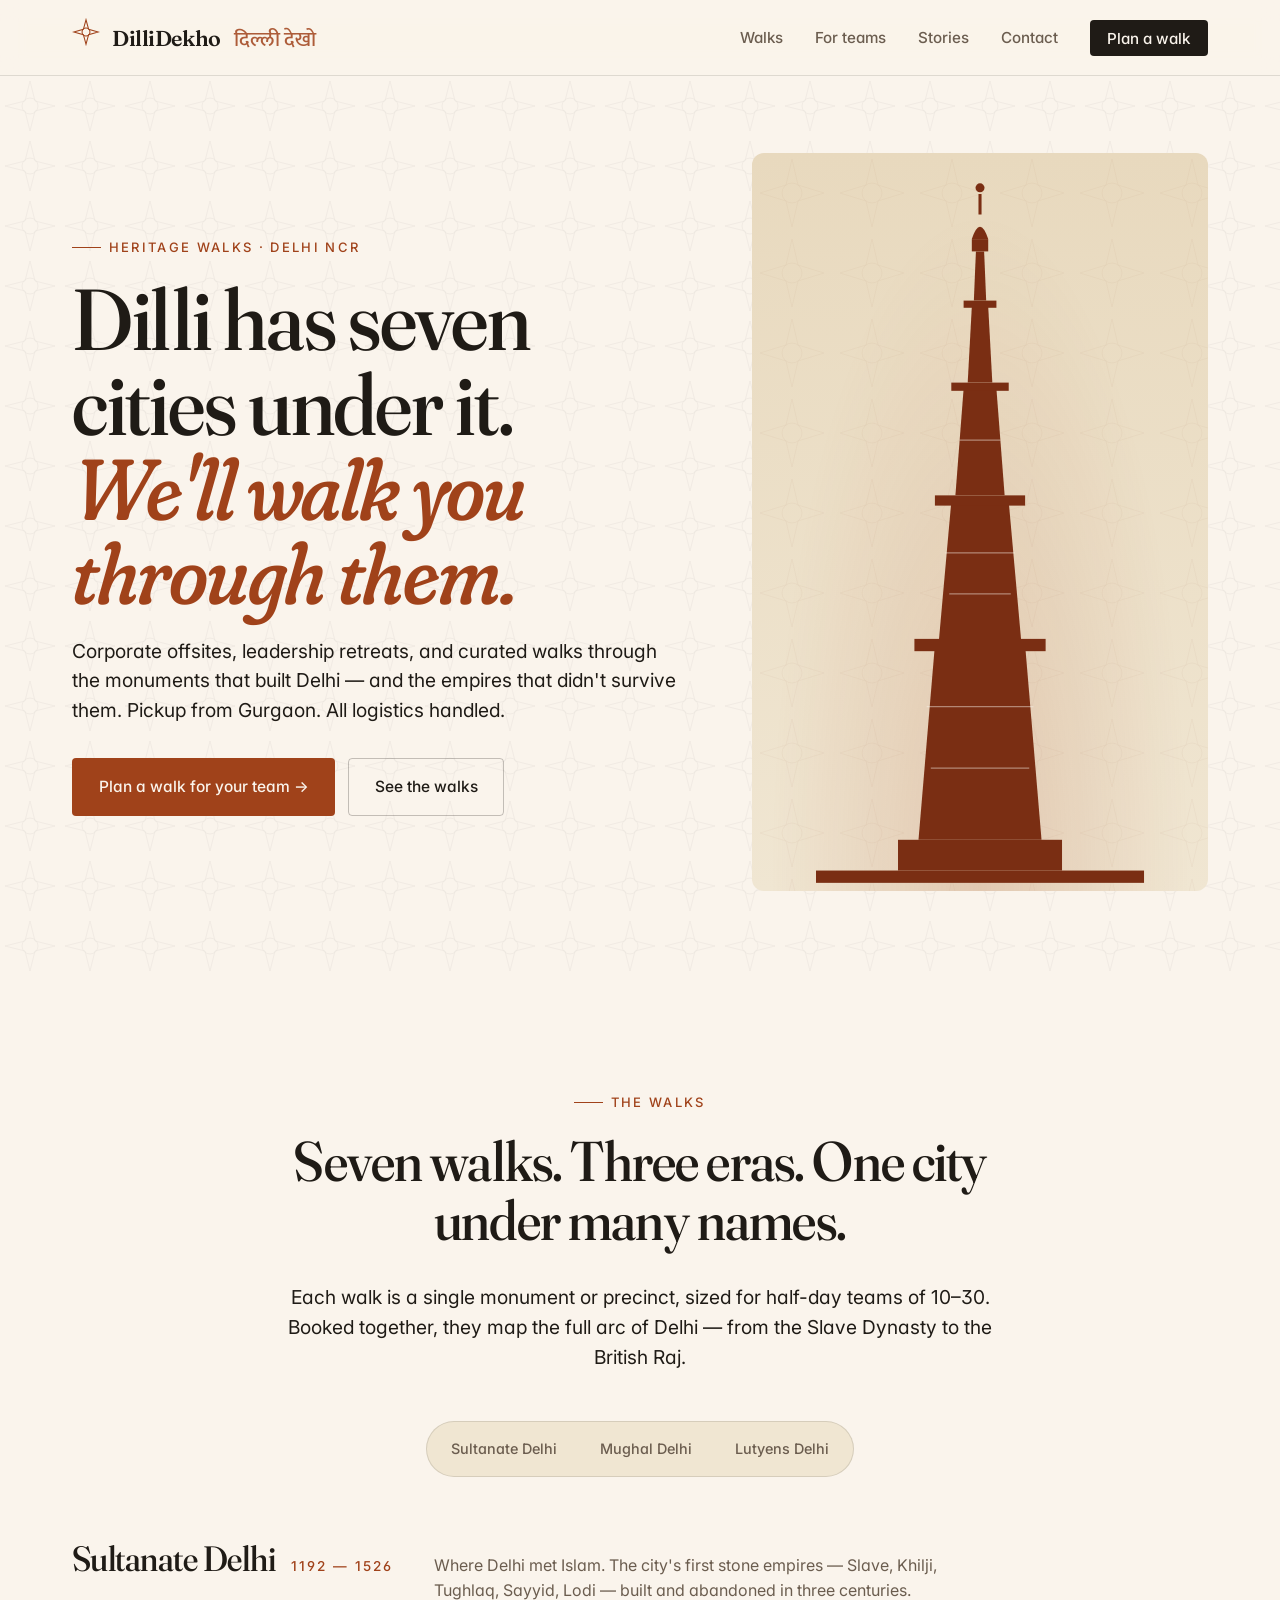
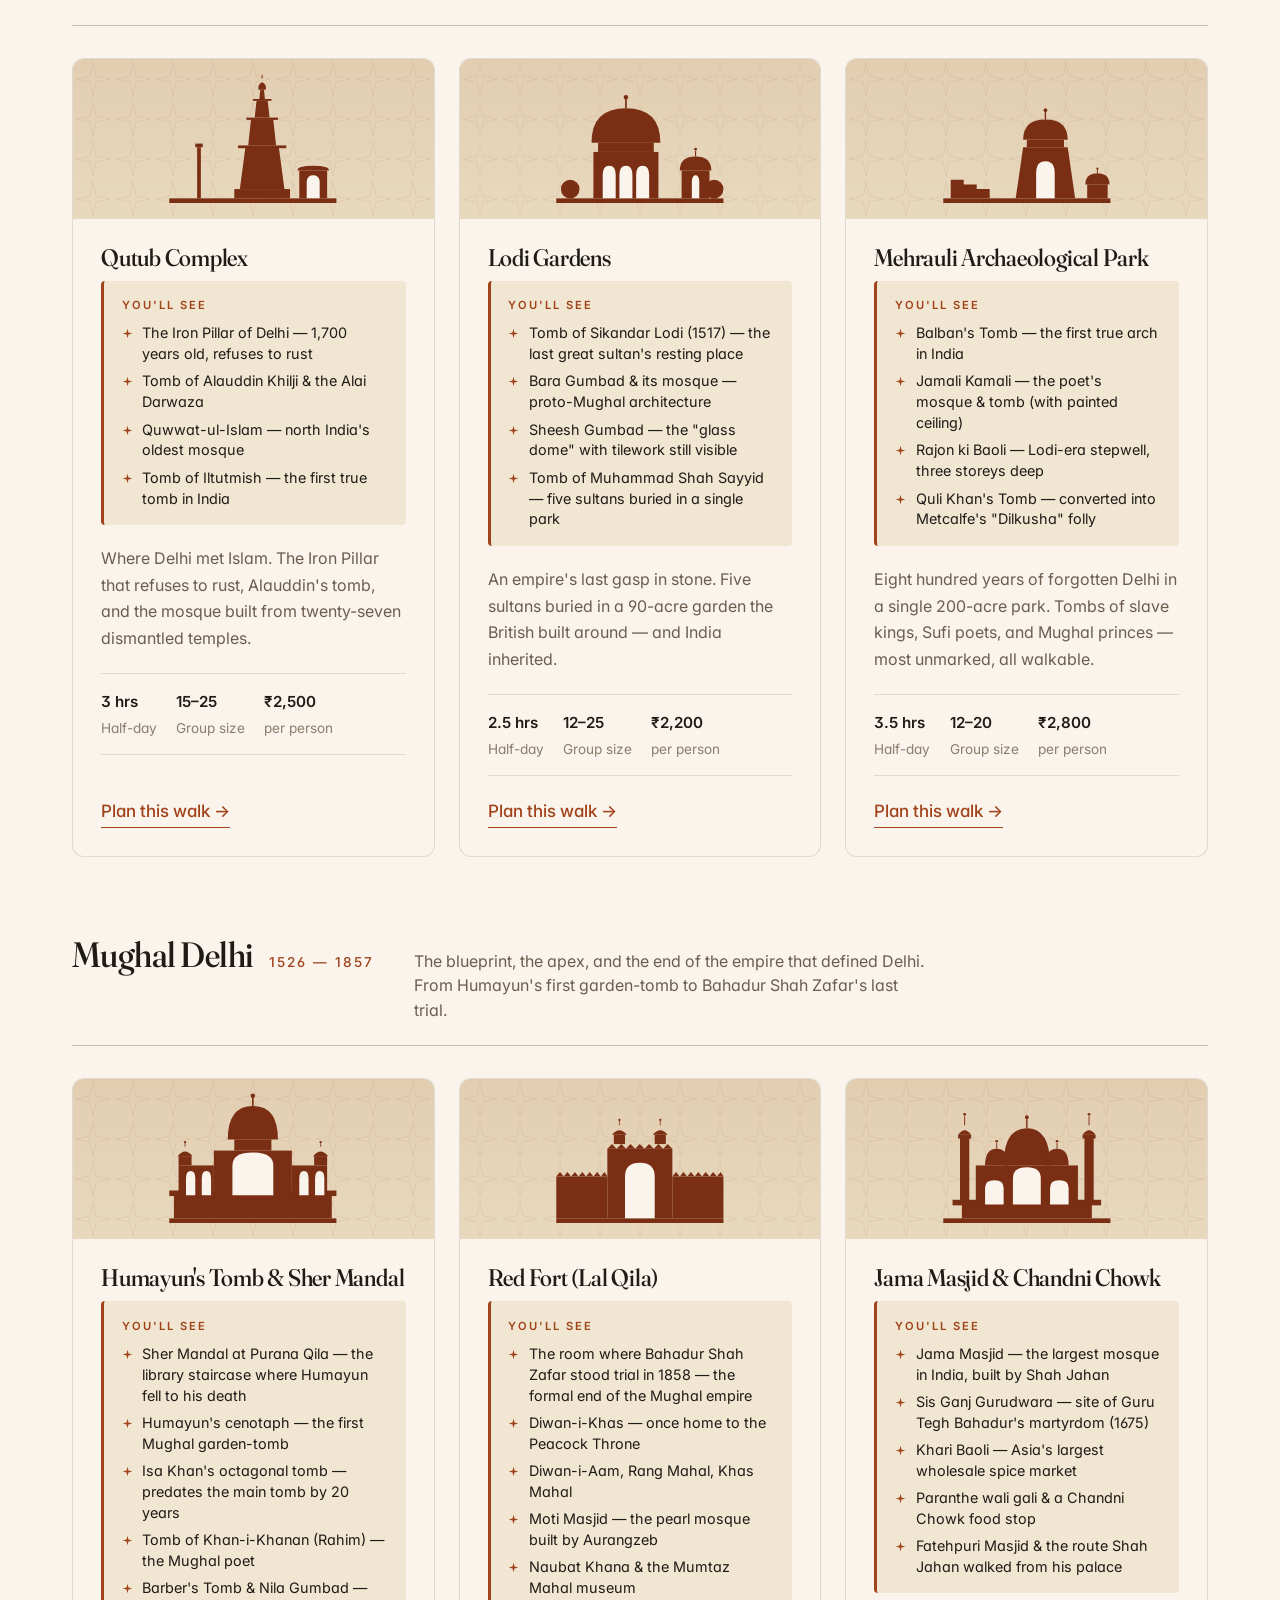
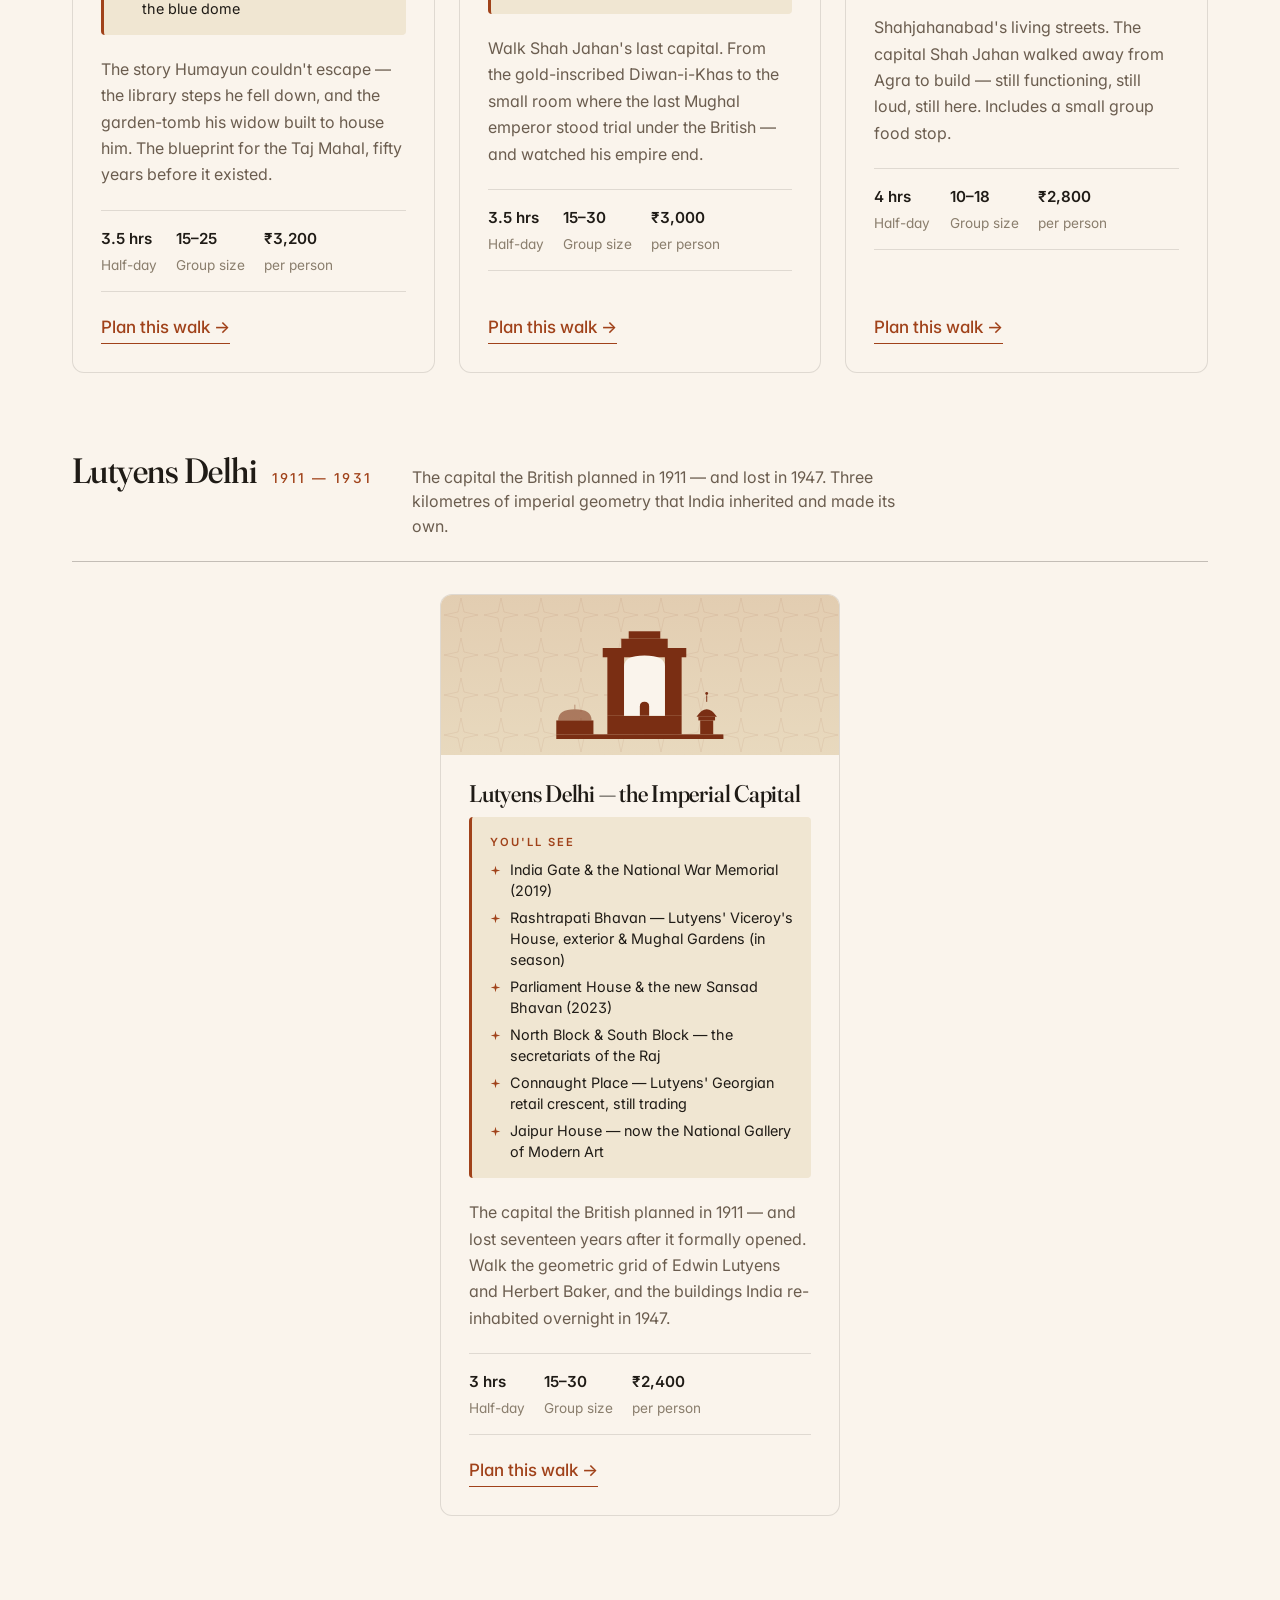
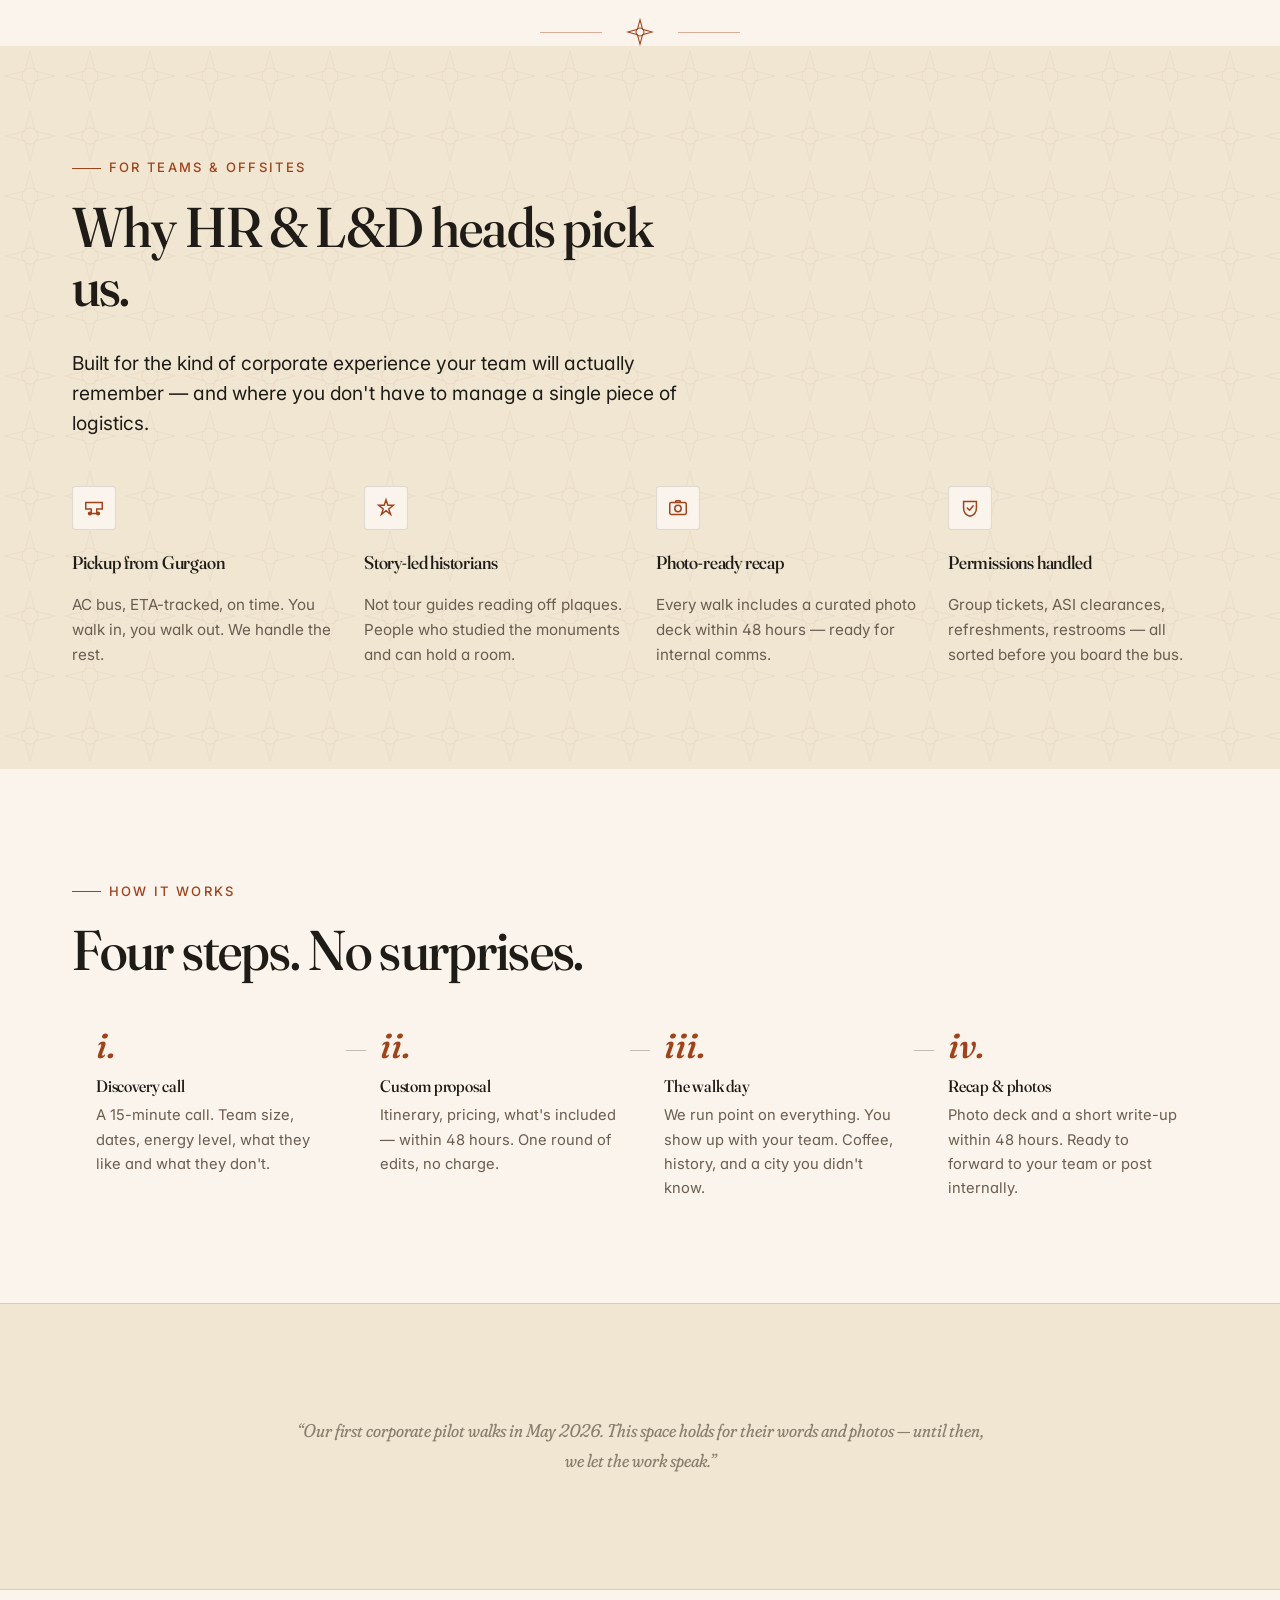
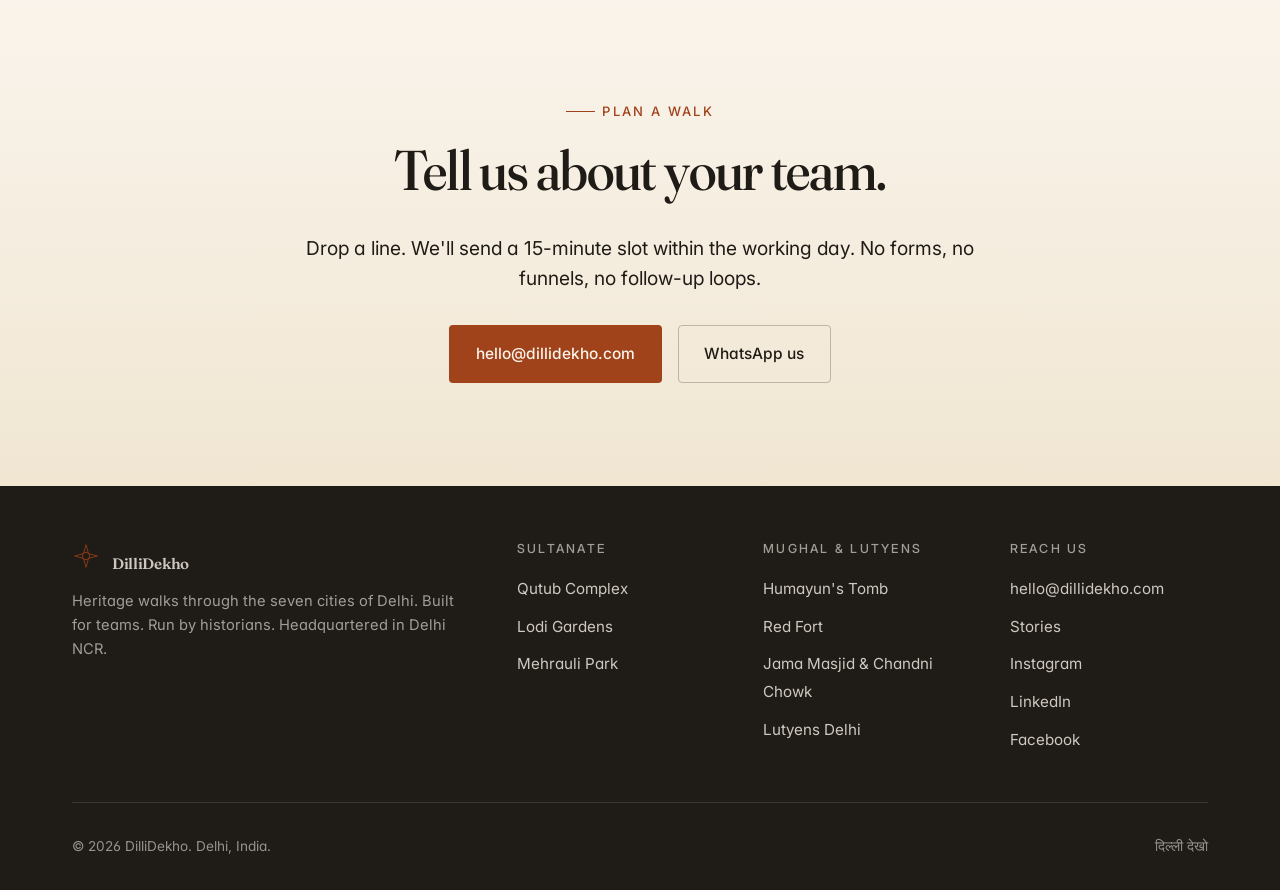
==== dillidekho/index.html @ ddb3937b "Add DilliDekho website v1 — heritage walks for Delhi NCR Static HTML/CSS/JS site for the DilliDekho " ====
<!doctype html>
<html lang="en">
<head>
<meta charset="utf-8">
<meta name="viewport" content="width=device-width, initial-scale=1">
<title>DilliDekho — Heritage walks through the seven cities of Delhi</title>
<meta name="description" content="Curated heritage walks through Delhi's monuments for Gurgaon corporate offsites, leadership retreats, and travellers. Sultanate Delhi, Mughal Delhi, Lutyens Delhi — seven walks across three eras.">
<meta property="og:title" content="DilliDekho — Heritage walks for Delhi & Gurgaon corporates">
<meta property="og:description" content="Walk the seven cities of Delhi. Designed for teams. Built by historians.">
<meta property="og:type" content="website">
<link rel="preconnect" href="https://fonts.googleapis.com">
<link rel="preconnect" href="https://fonts.gstatic.com" crossorigin>
<link rel="stylesheet" href="https://fonts.googleapis.com/css2?family=Fraunces:ital,opsz,wght,SOFT,WONK@0,9..144,400..700,30..100,0..1;1,9..144,400..700,30..100,0..1&family=Inter:wght@400;500;600&family=Mukta:wght@500;600&display=swap">
<link rel="stylesheet" href="styles/main.css">
</head>
<body>

<!-- ============ NAV ============ -->
<header class="nav">
  <div class="nav-inner">
    <a href="/" class="brand">
      <span class="brand-mark" aria-hidden="true">
        <svg viewBox="0 0 32 32" width="28" height="28" fill="none" stroke="currentColor" stroke-width="1.2">
          <path d="M16 2 L19 13 L30 16 L19 19 L16 30 L13 19 L2 16 L13 13 Z"/>
          <circle cx="16" cy="16" r="4.5"/>
        </svg>
      </span>
      DilliDekho<span class="brand-devnagari">दिल्ली देखो</span>
    </a>

    <button class="nav-toggle" aria-label="Open menu" aria-expanded="false">
      <svg width="22" height="22" viewBox="0 0 22 22" fill="none" stroke="currentColor" stroke-width="1.5">
        <line x1="3" y1="6"  x2="19" y2="6"/>
        <line x1="3" y1="11" x2="19" y2="11"/>
        <line x1="3" y1="16" x2="19" y2="16"/>
      </svg>
    </button>

    <ul class="nav-links">
      <li><a href="#walks">Walks</a></li>
      <li><a href="#why">For teams</a></li>
      <li><a href="blog.html">Stories</a></li>
      <li><a href="#contact">Contact</a></li>
      <li><a class="nav-cta" href="#contact">Plan a walk</a></li>
    </ul>
  </div>
</header>

<!-- ============ HERO ============ -->
<section class="hero bg-jali">
  <div class="container">
    <div class="hero-grid">
      <div class="hero-copy">
        <span class="eyebrow">Heritage walks · Delhi NCR</span>
        <h1>
          Dilli has seven cities under it.
          <span class="italic">We'll walk you through them.</span>
        </h1>
        <p class="lede">
          Corporate offsites, leadership retreats, and curated walks through the monuments that built Delhi — and the empires that didn't survive them. Pickup from Gurgaon. All logistics handled.
        </p>
        <div class="hero-ctas">
          <a class="btn btn-primary" href="#contact">Plan a walk for your team →</a>
          <a class="btn btn-ghost" href="#walks">See the walks</a>
        </div>
      </div>

      <div class="hero-art">
        <div class="hero-art-bg"></div>
        <!-- Qutub Minar silhouette — the most recognisable mark of Delhi -->
        <svg class="hero-art-skyline" viewBox="0 0 200 360" fill="none" xmlns="http://www.w3.org/2000/svg" aria-hidden="true">
          <g fill="#7A2E13">
            <rect x="20" y="350" width="160" height="6"/>
            <rect x="60" y="335" width="80" height="15"/>
            <path d="M 70 335 L 78 240 L 122 240 L 130 335 Z"/>
            <rect x="68" y="237" width="64" height="6"/>
            <path d="M 80 237 L 86 170 L 114 170 L 120 237 Z"/>
            <rect x="78" y="167" width="44" height="5"/>
            <path d="M 88 167 L 92 115 L 108 115 L 112 167 Z"/>
            <rect x="86" y="112" width="28" height="4"/>
            <path d="M 94 112 L 96 75 L 104 75 L 106 112 Z"/>
            <rect x="92" y="72" width="16" height="3.5"/>
            <path d="M 97 72 L 98 48 L 102 48 L 103 72 Z"/>
            <path d="M 96 48 L 96 42 L 104 42 L 104 48 Z"/>
            <path d="M 96 42 Q 100 30 104 42 Z"/>
            <line x1="100" y1="30" x2="100" y2="20" stroke="#7A2E13" stroke-width="1.5"/>
            <circle cx="100" cy="17" r="2.2"/>
          </g>
          <g stroke="#FAF4EC" stroke-width="0.6" opacity="0.45">
            <line x1="74" y1="270" x2="126" y2="270"/>
            <line x1="76" y1="300" x2="124" y2="300"/>
            <line x1="83" y1="195" x2="117" y2="195"/>
            <line x1="85" y1="215" x2="115" y2="215"/>
            <line x1="90" y1="140" x2="110" y2="140"/>
          </g>
        </svg>
      </div>
    </div>
  </div>
</section>

<!-- ============ WALKS ============ -->
<section id="walks">
  <div class="container">

    <div style="text-align: center; max-width: 720px; margin: 0 auto 0;">
      <span class="eyebrow" style="justify-content:center;">The walks</span>
      <h2 class="display-2">Seven walks. Three eras. One city under many names.</h2>
      <p class="lede" style="margin: 1rem auto 0; text-align: center;">
        Each walk is a single monument or precinct, sized for half-day teams of 10–30. Booked together, they map the full arc of Delhi — from the Slave Dynasty to the British Raj.
      </p>
    </div>

    <!-- Era anchor nav -->
    <nav class="era-nav" aria-label="Jump to era">
      <a href="#sultanate">Sultanate Delhi</a>
      <a href="#mughal">Mughal Delhi</a>
      <a href="#lutyens">Lutyens Delhi</a>
    </nav>

    <!-- ============ ERA 1: SULTANATE ============ -->
    <div class="era-block" id="sultanate">
      <header class="era-heading">
        <div>
          <h3>Sultanate Delhi</h3>
          <span class="era-dates">1192 — 1526</span>
        </div>
        <p class="era-desc">Where Delhi met Islam. The city's first stone empires — Slave, Khilji, Tughlaq, Sayyid, Lodi — built and abandoned in three centuries.</p>
      </header>

      <div class="walks-grid">

        <!-- Walk 1: Qutub Complex -->
        <article class="walk-card">
          <div class="walk-card-art">
            <!-- Qutub Minar alone (cleaner standalone) -->
            <svg viewBox="0 0 200 140" fill="#7A2E13" xmlns="http://www.w3.org/2000/svg" aria-hidden="true">
              <rect x="10" y="135" width="180" height="5"/>
              <!-- Iron Pillar suggestion (left) -->
              <rect x="40" y="80" width="4" height="55"/>
              <rect x="38" y="76" width="8" height="4"/>
              <!-- Qutub Minar (central, dominant) -->
              <rect x="80" y="125" width="60" height="10"/>
              <path d="M 86 125 L 92 80 L 128 80 L 134 125 Z"/>
              <rect x="84" y="78" width="52" height="3"/>
              <path d="M 95 78 L 98 50 L 122 50 L 125 78 Z"/>
              <rect x="93" y="48" width="34" height="2.5"/>
              <path d="M 102 48 L 104 30 L 116 30 L 118 48 Z"/>
              <rect x="100" y="28" width="20" height="2"/>
              <path d="M 107 28 L 108 18 L 112 18 L 113 28 Z"/>
              <path d="M 106 18 L 106 14 L 114 14 L 114 18 Z"/>
              <path d="M 106 14 Q 110 6 114 14 Z"/>
              <line x1="110" y1="6" x2="110" y2="2" stroke="#7A2E13" stroke-width="1"/>
              <!-- Alai Darwaza suggestion (right) -->
              <rect x="150" y="105" width="30" height="30"/>
              <path d="M 158 135 L 158 118 Q 158 110 165 110 Q 172 110 172 118 L 172 135 Z" fill="#FAF4EC"/>
              <path d="M 148 105 Q 148 100 165 100 Q 182 100 182 105 Z"/>
            </svg>
          </div>

          <h3>Qutub Complex</h3>

          <div class="walk-highlights">
            <span class="label">You'll see</span>
            <ul>
              <li>The Iron Pillar of Delhi — 1,700 years old, refuses to rust</li>
              <li>Tomb of Alauddin Khilji &amp; the Alai Darwaza</li>
              <li>Quwwat-ul-Islam — north India's oldest mosque</li>
              <li>Tomb of Iltutmish — the first true tomb in India</li>
            </ul>
          </div>
          <p class="walk-card-theme">Where Delhi met Islam. The Iron Pillar that refuses to rust, Alauddin's tomb, and the mosque built from twenty-seven dismantled temples.</p>
          <div class="walk-meta">
            <div><strong>3 hrs</strong>Half-day</div>
            <div><strong>15–25</strong>Group size</div>
            <div><strong>₹2,500</strong>per person</div>
          </div>
          <a class="btn-link" href="#contact">Plan this walk →</a>
        </article>

        <!-- Walk 2: Lodi Gardens -->
        <article class="walk-card">
          <div class="walk-card-art">
            <!-- Lodi Bara Gumbad silhouette -->
            <svg viewBox="0 0 200 140" fill="#7A2E13" xmlns="http://www.w3.org/2000/svg" aria-hidden="true">
              <rect x="10" y="135" width="180" height="5"/>
              <!-- Trees -->
              <circle cx="25" cy="125" r="10"/>
              <rect x="23" y="125" width="4" height="10"/>
              <circle cx="180" cy="125" r="10"/>
              <rect x="178" y="125" width="4" height="10"/>
              <!-- Small tomb on right (Sikandar Lodi style) -->
              <rect x="145" y="105" width="30" height="30"/>
              <path d="M 156 135 L 156 118 Q 156 110 160 110 Q 164 110 164 118 L 164 135 Z" fill="#FAF4EC"/>
              <path d="M 143 105 Q 143 90 160 90 Q 177 90 177 105 Z"/>
              <line x1="160" y1="90" x2="160" y2="84" stroke="#7A2E13" stroke-width="1.2"/>
              <circle cx="160" cy="82" r="1.5"/>
              <!-- Bara Gumbad (main, larger) -->
              <rect x="50" y="85" width="70" height="50"/>
              <!-- Three arched doors -->
              <path d="M 60 135 L 60 110 Q 60 100 67 100 Q 74 100 74 110 L 74 135 Z" fill="#FAF4EC"/>
              <path d="M 78 135 L 78 110 Q 78 100 85 100 Q 92 100 92 110 L 92 135 Z" fill="#FAF4EC"/>
              <path d="M 96 135 L 96 110 Q 96 100 103 100 Q 110 100 110 110 L 110 135 Z" fill="#FAF4EC"/>
              <!-- Drum -->
              <rect x="55" y="75" width="60" height="10"/>
              <!-- Large hemispherical dome -->
              <path d="M 48 75 Q 48 38 85 38 Q 122 38 122 75 Z"/>
              <line x1="85" y1="38" x2="85" y2="28" stroke="#7A2E13" stroke-width="1.8"/>
              <circle cx="85" cy="26" r="2.4"/>
            </svg>
          </div>

          <h3>Lodi Gardens</h3>

          <div class="walk-highlights">
            <span class="label">You'll see</span>
            <ul>
              <li>Tomb of Sikandar Lodi (1517) — the last great sultan's resting place</li>
              <li>Bara Gumbad &amp; its mosque — proto-Mughal architecture</li>
              <li>Sheesh Gumbad — the "glass dome" with tilework still visible</li>
              <li>Tomb of Muhammad Shah Sayyid — five sultans buried in a single park</li>
            </ul>
          </div>
          <p class="walk-card-theme">An empire's last gasp in stone. Five sultans buried in a 90-acre garden the British built around — and India inherited.</p>
          <div class="walk-meta">
            <div><strong>2.5 hrs</strong>Half-day</div>
            <div><strong>12–25</strong>Group size</div>
            <div><strong>₹2,200</strong>per person</div>
          </div>
          <a class="btn-link" href="#contact">Plan this walk →</a>
        </article>

        <!-- Walk 3: Mehrauli Archaeological Park -->
        <article class="walk-card">
          <div class="walk-card-art">
            <!-- Mehrauli: Tughlaq-style ruin + stepwell hint -->
            <svg viewBox="0 0 200 140" fill="#7A2E13" xmlns="http://www.w3.org/2000/svg" aria-hidden="true">
              <rect x="10" y="135" width="180" height="5"/>
              <!-- Stepwell (Rajon ki Baoli) suggestion on left -->
              <path d="M 18 135 L 18 115 L 32 115 L 32 120 L 46 120 L 46 125 L 60 125 L 60 135 Z"/>
              <!-- Central ruined tomb (Tughlaq sloping walls) -->
              <path d="M 88 135 L 96 80 L 144 80 L 152 135 Z"/>
              <!-- Central arch -->
              <path d="M 110 135 L 110 108 Q 110 95 120 95 Q 130 95 130 108 L 130 135 Z" fill="#FAF4EC"/>
              <!-- Drum -->
              <rect x="100" y="72" width="40" height="8"/>
              <!-- Squat dome -->
              <path d="M 96 72 Q 96 50 120 50 Q 144 50 144 72 Z"/>
              <line x1="120" y1="50" x2="120" y2="42" stroke="#7A2E13" stroke-width="1.5"/>
              <circle cx="120" cy="40" r="2"/>
              <!-- Small adjacent tomb on right -->
              <rect x="165" y="120" width="22" height="15"/>
              <path d="M 163 120 Q 163 108 176 108 Q 189 108 189 120 Z"/>
              <line x1="176" y1="108" x2="176" y2="104" stroke="#7A2E13" stroke-width="1"/>
              <circle cx="176" cy="103" r="1.2"/>
            </svg>
          </div>

          <h3>Mehrauli Archaeological Park</h3>

          <div class="walk-highlights">
            <span class="label">You'll see</span>
            <ul>
              <li>Balban's Tomb — the first true arch in India</li>
              <li>Jamali Kamali — the poet's mosque &amp; tomb (with painted ceiling)</li>
              <li>Rajon ki Baoli — Lodi-era stepwell, three storeys deep</li>
              <li>Quli Khan's Tomb — converted into Metcalfe's "Dilkusha" folly</li>
            </ul>
          </div>
          <p class="walk-card-theme">Eight hundred years of forgotten Delhi in a single 200-acre park. Tombs of slave kings, Sufi poets, and Mughal princes — most unmarked, all walkable.</p>
          <div class="walk-meta">
            <div><strong>3.5 hrs</strong>Half-day</div>
            <div><strong>12–20</strong>Group size</div>
            <div><strong>₹2,800</strong>per person</div>
          </div>
          <a class="btn-link" href="#contact">Plan this walk →</a>
        </article>

      </div>
    </div>

    <!-- ============ ERA 2: MUGHAL ============ -->
    <div class="era-block" id="mughal">
      <header class="era-heading">
        <div>
          <h3>Mughal Delhi</h3>
          <span class="era-dates">1526 — 1857</span>
        </div>
        <p class="era-desc">The blueprint, the apex, and the end of the empire that defined Delhi. From Humayun's first garden-tomb to Bahadur Shah Zafar's last trial.</p>
      </header>

      <div class="walks-grid">

        <!-- Walk 4: Humayun's Tomb & Sher Mandal -->
        <article class="walk-card">
          <div class="walk-card-art">
            <!-- Humayun's Tomb silhouette -->
            <svg viewBox="0 0 200 140" fill="#7A2E13" xmlns="http://www.w3.org/2000/svg" aria-hidden="true">
              <rect x="10" y="135" width="180" height="5"/>
              <rect x="15" y="110" width="170" height="25"/>
              <rect x="10" y="105" width="180" height="6"/>
              <rect x="20" y="78" width="38" height="32"/>
              <path d="M 28 110 L 28 92 Q 28 84 33 84 Q 38 84 38 92 L 38 110 Z" fill="#FAF4EC"/>
              <path d="M 45 110 L 45 92 Q 45 84 50 84 Q 55 84 55 92 L 55 110 Z" fill="#FAF4EC"/>
              <rect x="142" y="78" width="38" height="32"/>
              <path d="M 150 110 L 150 92 Q 150 84 155 84 Q 160 84 160 92 L 160 110 Z" fill="#FAF4EC"/>
              <path d="M 167 110 L 167 92 Q 167 84 172 84 Q 177 84 177 92 L 177 110 Z" fill="#FAF4EC"/>
              <rect x="20" y="68" width="14" height="10"/>
              <path d="M 19 68 Q 27 58 35 68 Z"/>
              <line x1="27" y1="58" x2="27" y2="54" stroke="#7A2E13" stroke-width="0.8"/>
              <circle cx="27" cy="53" r="1.2"/>
              <rect x="166" y="68" width="14" height="10"/>
              <path d="M 165 68 Q 173 58 181 68 Z"/>
              <line x1="173" y1="58" x2="173" y2="54" stroke="#7A2E13" stroke-width="0.8"/>
              <circle cx="173" cy="53" r="1.2"/>
              <rect x="58" y="62" width="84" height="48"/>
              <path d="M 78 110 L 78 78 Q 78 64 100 64 Q 122 64 122 78 L 122 110 Z" fill="#FAF4EC"/>
              <rect x="80" y="50" width="40" height="12"/>
              <path d="M 73 50 Q 73 14 100 14 Q 127 14 127 50 Z"/>
              <line x1="100" y1="14" x2="100" y2="4" stroke="#7A2E13" stroke-width="1.8"/>
              <circle cx="100" cy="3" r="2.4"/>
            </svg>
          </div>

          <h3>Humayun's Tomb &amp; Sher Mandal</h3>

          <div class="walk-highlights">
            <span class="label">You'll see</span>
            <ul>
              <li>Sher Mandal at Purana Qila — the library staircase where Humayun fell to his death</li>
              <li>Humayun's cenotaph — the first Mughal garden-tomb</li>
              <li>Isa Khan's octagonal tomb — predates the main tomb by 20 years</li>
              <li>Tomb of Khan-i-Khanan (Rahim) — the Mughal poet</li>
              <li>Barber's Tomb &amp; Nila Gumbad — the blue dome</li>
            </ul>
          </div>
          <p class="walk-card-theme">The story Humayun couldn't escape — the library steps he fell down, and the garden-tomb his widow built to house him. The blueprint for the Taj Mahal, fifty years before it existed.</p>
          <div class="walk-meta">
            <div><strong>3.5 hrs</strong>Half-day</div>
            <div><strong>15–25</strong>Group size</div>
            <div><strong>₹3,200</strong>per person</div>
          </div>
          <a class="btn-link" href="#contact">Plan this walk →</a>
        </article>

        <!-- Walk 5: Red Fort -->
        <article class="walk-card">
          <div class="walk-card-art">
            <!-- Red Fort battlements + Lahori Gate -->
            <svg viewBox="0 0 200 140" fill="#7A2E13" xmlns="http://www.w3.org/2000/svg" aria-hidden="true">
              <rect x="10" y="135" width="180" height="5"/>
              <!-- Wall left -->
              <rect x="10" y="90" width="55" height="45"/>
              <path d="M 10 90 L 14 85 L 18 90 L 22 85 L 26 90 L 30 85 L 34 90 L 38 85 L 42 90 L 46 85 L 50 90 L 54 85 L 58 90 L 62 85 L 65 90 Z"/>
              <!-- Lahori Gate (taller, center) -->
              <rect x="65" y="60" width="70" height="75"/>
              <path d="M 65 60 L 70 55 L 75 60 L 80 55 L 85 60 L 90 55 L 95 60 L 100 55 L 105 60 L 110 55 L 115 60 L 120 55 L 125 60 L 130 55 L 135 60 Z"/>
              <!-- Two chhatris -->
              <rect x="72" y="45" width="12" height="10"/>
              <path d="M 70 45 Q 78 35 86 45 Z"/>
              <line x1="78" y1="35" x2="78" y2="30" stroke="#7A2E13" stroke-width="0.8"/>
              <circle cx="78" cy="29" r="1.2"/>
              <rect x="116" y="45" width="12" height="10"/>
              <path d="M 114 45 Q 122 35 130 45 Z"/>
              <line x1="122" y1="35" x2="122" y2="30" stroke="#7A2E13" stroke-width="0.8"/>
              <circle cx="122" cy="29" r="1.2"/>
              <!-- Main archway -->
              <path d="M 84 135 L 84 90 Q 84 75 100 75 Q 116 75 116 90 L 116 135 Z" fill="#FAF4EC"/>
              <!-- Wall right -->
              <rect x="135" y="90" width="55" height="45"/>
              <path d="M 135 90 L 139 85 L 143 90 L 147 85 L 151 90 L 155 85 L 159 90 L 163 85 L 167 90 L 171 85 L 175 90 L 179 85 L 183 90 L 187 85 L 190 90 Z"/>
            </svg>
          </div>

          <h3>Red Fort (Lal Qila)</h3>

          <div class="walk-highlights">
            <span class="label">You'll see</span>
            <ul>
              <li>The room where Bahadur Shah Zafar stood trial in 1858 — the formal end of the Mughal empire</li>
              <li>Diwan-i-Khas — once home to the Peacock Throne</li>
              <li>Diwan-i-Aam, Rang Mahal, Khas Mahal</li>
              <li>Moti Masjid — the pearl mosque built by Aurangzeb</li>
              <li>Naubat Khana &amp; the Mumtaz Mahal museum</li>
            </ul>
          </div>
          <p class="walk-card-theme">Walk Shah Jahan's last capital. From the gold-inscribed Diwan-i-Khas to the small room where the last Mughal emperor stood trial under the British — and watched his empire end.</p>
          <div class="walk-meta">
            <div><strong>3.5 hrs</strong>Half-day</div>
            <div><strong>15–30</strong>Group size</div>
            <div><strong>₹3,000</strong>per person</div>
          </div>
          <a class="btn-link" href="#contact">Plan this walk →</a>
        </article>

        <!-- Walk 6: Jama Masjid & Chandni Chowk -->
        <article class="walk-card">
          <div class="walk-card-art">
            <!-- Jama Masjid — three-dome silhouette with two minarets -->
            <svg viewBox="0 0 200 140" fill="#7A2E13" xmlns="http://www.w3.org/2000/svg" aria-hidden="true">
              <rect x="10" y="135" width="180" height="5"/>
              <rect x="30" y="120" width="140" height="15"/>
              <rect x="20" y="115" width="160" height="6"/>
              <!-- Left minaret -->
              <rect x="28" y="45" width="10" height="75"/>
              <rect x="26" y="45" width="14" height="4"/>
              <path d="M 26 45 Q 33 35 40 45 Z"/>
              <line x1="33" y1="35" x2="33" y2="25" stroke="#7A2E13" stroke-width="1"/>
              <circle cx="33" cy="23" r="1.5"/>
              <!-- Right minaret -->
              <rect x="162" y="45" width="10" height="75"/>
              <rect x="160" y="45" width="14" height="4"/>
              <path d="M 160 45 Q 167 35 174 45 Z"/>
              <line x1="167" y1="35" x2="167" y2="25" stroke="#7A2E13" stroke-width="1"/>
              <circle cx="167" cy="23" r="1.5"/>
              <!-- Mosque body -->
              <rect x="45" y="78" width="110" height="42"/>
              <!-- Central iwan -->
              <path d="M 85 120 L 85 92 Q 85 80 100 80 Q 115 80 115 92 L 115 120 Z" fill="#FAF4EC"/>
              <!-- Side arches -->
              <path d="M 55 120 L 55 102 Q 55 94 65 94 Q 75 94 75 102 L 75 120 Z" fill="#FAF4EC"/>
              <path d="M 125 120 L 125 102 Q 125 94 135 94 Q 145 94 145 102 L 145 120 Z" fill="#FAF4EC"/>
              <!-- Three domes -->
              <path d="M 55 78 Q 55 60 67.5 60 Q 80 60 80 78 Z"/>
              <line x1="67.5" y1="60" x2="67.5" y2="54" stroke="#7A2E13" stroke-width="1"/>
              <circle cx="67.5" cy="52" r="1.4"/>
              <path d="M 75 78 Q 75 38 100 38 Q 125 38 125 78 Z"/>
              <line x1="100" y1="38" x2="100" y2="28" stroke="#7A2E13" stroke-width="1.5"/>
              <circle cx="100" cy="26" r="2"/>
              <path d="M 120 78 Q 120 60 132.5 60 Q 145 60 145 78 Z"/>
              <line x1="132.5" y1="60" x2="132.5" y2="54" stroke="#7A2E13" stroke-width="1"/>
              <circle cx="132.5" cy="52" r="1.4"/>
            </svg>
          </div>

          <h3>Jama Masjid &amp; Chandni Chowk</h3>

          <div class="walk-highlights">
            <span class="label">You'll see</span>
            <ul>
              <li>Jama Masjid — the largest mosque in India, built by Shah Jahan</li>
              <li>Sis Ganj Gurudwara — site of Guru Tegh Bahadur's martyrdom (1675)</li>
              <li>Khari Baoli — Asia's largest wholesale spice market</li>
              <li>Paranthe wali gali &amp; a Chandni Chowk food stop</li>
              <li>Fatehpuri Masjid &amp; the route Shah Jahan walked from his palace</li>
            </ul>
          </div>
          <p class="walk-card-theme">Shahjahanabad's living streets. The capital Shah Jahan walked away from Agra to build — still functioning, still loud, still here. Includes a small group food stop.</p>
          <div class="walk-meta">
            <div><strong>4 hrs</strong>Half-day</div>
            <div><strong>10–18</strong>Group size</div>
            <div><strong>₹2,800</strong>per person</div>
          </div>
          <a class="btn-link" href="#contact">Plan this walk →</a>
        </article>

      </div>
    </div>

    <!-- ============ ERA 3: LUTYENS ============ -->
    <div class="era-block" id="lutyens">
      <header class="era-heading">
        <div>
          <h3>Lutyens Delhi</h3>
          <span class="era-dates">1911 — 1931</span>
        </div>
        <p class="era-desc">The capital the British planned in 1911 — and lost in 1947. Three kilometres of imperial geometry that India inherited and made its own.</p>
      </header>

      <div class="walks-grid walks-grid-single">

        <!-- Walk 7: Lutyens Delhi -->
        <article class="walk-card">
          <div class="walk-card-art">
            <!-- India Gate + canopy -->
            <svg viewBox="0 0 200 140" fill="#7A2E13" xmlns="http://www.w3.org/2000/svg" aria-hidden="true">
              <rect x="10" y="135" width="180" height="5"/>
              <!-- Distant Rashtrapati Bhavan dome hint (background, smaller) -->
              <rect x="10" y="120" width="40" height="15"/>
              <path d="M 12 120 Q 12 108 30 108 Q 48 108 48 120 Z" opacity="0.55"/>
              <line x1="30" y1="108" x2="30" y2="103" stroke="#7A2E13" stroke-width="0.8" opacity="0.55"/>
              <!-- India Gate (foreground, central) -->
              <rect x="65" y="115" width="80" height="20"/>
              <rect x="65" y="50" width="18" height="65"/>
              <rect x="127" y="50" width="18" height="65"/>
              <rect x="60" y="42" width="90" height="10"/>
              <rect x="80" y="32" width="50" height="10"/>
              <rect x="88" y="24" width="34" height="8"/>
              <!-- Central archway -->
              <path d="M 83 115 L 83 62 Q 83 50 105 50 Q 127 50 127 62 L 127 115 Z" fill="#FAF4EC"/>
              <!-- Eternal flame at base -->
              <path d="M 100 115 L 100 105 Q 100 100 105 100 Q 110 100 110 105 L 110 115 Z"/>
              <!-- Canopy (chhatri) to the right -->
              <rect x="165" y="120" width="14" height="15"/>
              <rect x="163" y="116" width="18" height="4"/>
              <path d="M 161 116 Q 172 100 183 116 Z"/>
              <line x1="172" y1="100" x2="172" y2="93" stroke="#7A2E13" stroke-width="1"/>
              <circle cx="172" cy="91" r="1.5"/>
            </svg>
          </div>

          <h3>Lutyens Delhi — the Imperial Capital</h3>

          <div class="walk-highlights">
            <span class="label">You'll see</span>
            <ul>
              <li>India Gate &amp; the National War Memorial (2019)</li>
              <li>Rashtrapati Bhavan — Lutyens' Viceroy's House, exterior &amp; Mughal Gardens (in season)</li>
              <li>Parliament House &amp; the new Sansad Bhavan (2023)</li>
              <li>North Block &amp; South Block — the secretariats of the Raj</li>
              <li>Connaught Place — Lutyens' Georgian retail crescent, still trading</li>
              <li>Jaipur House — now the National Gallery of Modern Art</li>
            </ul>
          </div>
          <p class="walk-card-theme">The capital the British planned in 1911 — and lost seventeen years after it formally opened. Walk the geometric grid of Edwin Lutyens and Herbert Baker, and the buildings India re-inhabited overnight in 1947.</p>
          <div class="walk-meta">
            <div><strong>3 hrs</strong>Half-day</div>
            <div><strong>15–30</strong>Group size</div>
            <div><strong>₹2,400</strong>per person</div>
          </div>
          <a class="btn-link" href="#contact">Plan this walk →</a>
        </article>

      </div>
    </div>

  </div>
</section>

<!-- Divider -->
<div class="container">
  <div class="divider-star" aria-hidden="true">
    <svg viewBox="0 0 32 32" fill="none" stroke="currentColor" stroke-width="1.2">
      <path d="M16 2 L19 13 L30 16 L19 19 L16 30 L13 19 L2 16 L13 13 Z"/>
      <circle cx="16" cy="16" r="4.5"/>
    </svg>
  </div>
</div>

<!-- ============ WHY US ============ -->
<section id="why" class="bg-jali-warm">
  <div class="container">
    <div style="max-width: 640px;">
      <span class="eyebrow">For teams &amp; offsites</span>
      <h2 class="display-2">Why HR &amp; L&amp;D heads pick us.</h2>
      <p class="lede" style="margin-top: 1rem;">
        Built for the kind of corporate experience your team will actually remember — and where you don't have to manage a single piece of logistics.
      </p>
    </div>

    <div class="why-grid">
      <div class="why-item">
        <div class="why-icon">
          <svg width="22" height="22" viewBox="0 0 24 24" fill="none" stroke="currentColor" stroke-width="1.6">
            <path d="M3 13 L9 13 L9 18 L15 18 L15 13 L21 13 L21 6 L3 6 Z"/>
            <circle cx="7.5" cy="18" r="1.5" fill="currentColor"/>
            <circle cx="16.5" cy="18" r="1.5" fill="currentColor"/>
          </svg>
        </div>
        <h3>Pickup from Gurgaon</h3>
        <p>AC bus, ETA-tracked, on time. You walk in, you walk out. We handle the rest.</p>
      </div>

      <div class="why-item">
        <div class="why-icon">
          <svg width="22" height="22" viewBox="0 0 24 24" fill="none" stroke="currentColor" stroke-width="1.6">
            <path d="M12 3 L14 9 L20 9 L15 13 L17 19 L12 15 L7 19 L9 13 L4 9 L10 9 Z"/>
          </svg>
        </div>
        <h3>Story-led historians</h3>
        <p>Not tour guides reading off plaques. People who studied the monuments and can hold a room.</p>
      </div>

      <div class="why-item">
        <div class="why-icon">
          <svg width="22" height="22" viewBox="0 0 24 24" fill="none" stroke="currentColor" stroke-width="1.6">
            <rect x="3" y="6" width="18" height="13" rx="1.5"/>
            <circle cx="12" cy="12.5" r="3.5"/>
            <path d="M9 6 L10 4 L14 4 L15 6"/>
          </svg>
        </div>
        <h3>Photo-ready recap</h3>
        <p>Every walk includes a curated photo deck within 48 hours — ready for internal comms.</p>
      </div>

      <div class="why-item">
        <div class="why-icon">
          <svg width="22" height="22" viewBox="0 0 24 24" fill="none" stroke="currentColor" stroke-width="1.6">
            <path d="M5 12 L5 5 L19 5 L19 12 Q 19 19 12 21 Q 5 19 5 12 Z"/>
            <path d="M9 12 L11.5 14.5 L15.5 9.5" stroke-linecap="round" stroke-linejoin="round"/>
          </svg>
        </div>
        <h3>Permissions handled</h3>
        <p>Group tickets, ASI clearances, refreshments, restrooms — all sorted before you board the bus.</p>
      </div>
    </div>
  </div>
</section>

<!-- ============ HOW IT WORKS ============ -->
<section>
  <div class="container">
    <div style="max-width: 640px;">
      <span class="eyebrow">How it works</span>
      <h2 class="display-2">Four steps. No surprises.</h2>
    </div>

    <div class="steps">
      <div class="step">
        <div class="step-num">i.</div>
        <h3>Discovery call</h3>
        <p>A 15-minute call. Team size, dates, energy level, what they like and what they don't.</p>
      </div>
      <div class="step">
        <div class="step-num">ii.</div>
        <h3>Custom proposal</h3>
        <p>Itinerary, pricing, what's included — within 48 hours. One round of edits, no charge.</p>
      </div>
      <div class="step">
        <div class="step-num">iii.</div>
        <h3>The walk day</h3>
        <p>We run point on everything. You show up with your team. Coffee, history, and a city you didn't know.</p>
      </div>
      <div class="step">
        <div class="step-num">iv.</div>
        <h3>Recap &amp; photos</h3>
        <p>Photo deck and a short write-up within 48 hours. Ready to forward to your team or post internally.</p>
      </div>
    </div>
  </div>
</section>

<!-- ============ PROOF (placeholder) ============ -->
<section class="proof tight">
  <div class="container">
    <div class="proof-empty">
      “Our first corporate pilot walks in May 2026. This space holds for their words and photos — until then, we let the work speak.”
    </div>
  </div>
</section>

<!-- ============ CONTACT ============ -->
<section id="contact" class="contact">
  <div class="container container-narrow">
    <span class="eyebrow" style="justify-content:center;">Plan a walk</span>
    <h2 class="display-2">Tell us about your team.</h2>
    <p class="lede" style="margin: 1rem auto 0; text-align: center;">
      Drop a line. We'll send a 15-minute slot within the working day. No forms, no funnels, no follow-up loops.
    </p>
    <div class="contact-options">
      <a class="btn btn-primary" href="mailto:hello@dillidekho.com?subject=Heritage%20walk%20for%20our%20team">hello@dillidekho.com</a>
      <a class="btn btn-ghost" href="https://wa.me/919999999999" target="_blank" rel="noopener">WhatsApp us</a>
    </div>
  </div>
</section>

<!-- ============ FOOTER ============ -->
<footer class="footer">
  <div class="container">
    <div class="footer-grid">
      <div class="footer-brand">
        <a href="/" class="brand" style="color: var(--bg);">
          <span class="brand-mark" aria-hidden="true">
            <svg viewBox="0 0 32 32" width="26" height="26" fill="none" stroke="currentColor" stroke-width="1.2">
              <path d="M16 2 L19 13 L30 16 L19 19 L16 30 L13 19 L2 16 L13 13 Z"/>
              <circle cx="16" cy="16" r="4.5"/>
            </svg>
          </span>
          DilliDekho
        </a>
        <p>Heritage walks through the seven cities of Delhi. Built for teams. Run by historians. Headquartered in Delhi NCR.</p>
      </div>

      <div>
        <h4>Sultanate</h4>
        <ul>
          <li><a href="#sultanate">Qutub Complex</a></li>
          <li><a href="#sultanate">Lodi Gardens</a></li>
          <li><a href="#sultanate">Mehrauli Park</a></li>
        </ul>
      </div>

      <div>
        <h4>Mughal &amp; Lutyens</h4>
        <ul>
          <li><a href="#mughal">Humayun's Tomb</a></li>
          <li><a href="#mughal">Red Fort</a></li>
          <li><a href="#mughal">Jama Masjid &amp; Chandni Chowk</a></li>
          <li><a href="#lutyens">Lutyens Delhi</a></li>
        </ul>
      </div>

      <div>
        <h4>Reach us</h4>
        <ul>
          <li><a href="mailto:hello@dillidekho.com">hello@dillidekho.com</a></li>
          <li><a href="blog.html">Stories</a></li>
          <li><a href="#">Instagram</a></li>
          <li><a href="#">LinkedIn</a></li>
          <li><a href="#">Facebook</a></li>
        </ul>
      </div>
    </div>

    <div class="footer-bottom">
      <span>© 2026 DilliDekho. Delhi, India.</span>
      <span>दिल्ली देखो</span>
    </div>
  </div>
</footer>

<script src="scripts/main.js"></script>
</body>
</html>
---- dillidekho/styles/main.css ----
/* ============================================================
   DilliDekho — Heritage walks for Delhi & Gurgaon corporates
   Design system: Mughal motifs, sandstone palette, Fraunces+Inter
   ============================================================ */

/* ---------- Tokens ---------- */
:root {
  /* Palette — warm cream, terracotta, ink, old gold */
  --bg:            #FAF4EC;
  --bg-alt:        #F0E6D2;
  --bg-deep:       #E8D9BE;
  --ink:           #1F1B16;
  --ink-muted:     #6B5D4F;
  --ink-soft:      #8A7E6D;
  --terracotta:    #A0421A;
  --terracotta-d:  #7A2E13;
  --gold:          #C9A24B;
  --gold-d:        #A8853A;
  --line:          rgba(31, 27, 22, 0.12);
  --line-strong:   rgba(31, 27, 22, 0.25);

  /* Type scale */
  --display-1: clamp(2.5rem, 5.5vw + 1rem, 5.5rem);
  --display-2: clamp(2rem, 3.5vw + 0.75rem, 3.5rem);
  --h1: clamp(1.8rem, 2.2vw + 1rem, 2.6rem);
  --h2: clamp(1.4rem, 1.4vw + 0.9rem, 1.9rem);
  --h3: 1.25rem;
  --body: 1.0625rem;
  --small: 0.9375rem;
  --tiny: 0.8125rem;

  /* Rhythm */
  --section: clamp(4rem, 8vw, 7rem);
  --container: 1200px;
  --gutter: clamp(1.25rem, 3vw, 2rem);
  --radius: 4px;
  --radius-lg: 12px;

  /* Motion */
  --ease: cubic-bezier(0.4, 0, 0.2, 1);
}

/* ---------- Reset ---------- */
*, *::before, *::after { box-sizing: border-box; }
html, body { margin: 0; padding: 0; }
html { scroll-behavior: smooth; }
body {
  background: var(--bg);
  color: var(--ink);
  font-family: 'Inter', -apple-system, BlinkMacSystemFont, sans-serif;
  font-size: var(--body);
  line-height: 1.65;
  font-feature-settings: "ss01", "cv11";
  -webkit-font-smoothing: antialiased;
  text-rendering: optimizeLegibility;
}
img, svg { display: block; max-width: 100%; height: auto; }
a { color: inherit; text-decoration: none; }
button { font: inherit; cursor: pointer; border: 0; background: none; color: inherit; }

/* ---------- Typography ---------- */
h1, h2, h3, h4, .display {
  font-family: 'Fraunces', Georgia, serif;
  font-weight: 500;
  font-variation-settings: "SOFT" 30, "WONK" 0, "opsz" 144;
  letter-spacing: -0.015em;
  line-height: 1.05;
  margin: 0 0 0.6em;
  color: var(--ink);
}
h1 { font-size: var(--h1); }
h2 { font-size: var(--h2); line-height: 1.1; }
h3 { font-size: var(--h3); line-height: 1.25; letter-spacing: -0.01em; }
.display-1 { font-size: var(--display-1); line-height: 1.0; letter-spacing: -0.025em; }
.display-2 { font-size: var(--display-2); line-height: 1.05; }
.italic { font-style: italic; font-variation-settings: "SOFT" 100, "WONK" 1, "opsz" 144; }

p { margin: 0 0 1.1em; color: var(--ink-muted); }
.lede { font-size: 1.2rem; line-height: 1.55; color: var(--ink); max-width: 38em; }

.eyebrow {
  font-family: 'Inter', sans-serif;
  font-size: 0.8125rem;
  font-weight: 500;
  letter-spacing: 0.18em;
  text-transform: uppercase;
  color: var(--terracotta);
  display: inline-flex;
  align-items: center;
  gap: 0.6em;
  margin-bottom: 1.2rem;
}
.eyebrow::before {
  content: '';
  width: 1.8rem;
  height: 1px;
  background: var(--terracotta);
}

/* ---------- Layout ---------- */
.container {
  width: 100%;
  max-width: var(--container);
  margin: 0 auto;
  padding-inline: var(--gutter);
}
.container-narrow { max-width: 760px; }
section { padding-block: var(--section); position: relative; }
section.tight { padding-block: clamp(2.5rem, 5vw, 4rem); }

/* ---------- Motifs / decorative ---------- */

/* Jali — subtle 8-point star lattice as bg pattern */
.bg-jali {
  background-image:
    url("data:image/svg+xml;utf8,<svg xmlns='http://www.w3.org/2000/svg' width='60' height='60' viewBox='0 0 60 60'><g fill='none' stroke='%231F1B16' stroke-width='0.6' opacity='0.07'><path d='M30 5 L35 25 L55 30 L35 35 L30 55 L25 35 L5 30 L25 25 Z'/><circle cx='30' cy='30' r='8'/></g></svg>");
  background-size: 60px 60px;
}
.bg-jali-warm {
  background-color: var(--bg-alt);
  background-image:
    url("data:image/svg+xml;utf8,<svg xmlns='http://www.w3.org/2000/svg' width='60' height='60' viewBox='0 0 60 60'><g fill='none' stroke='%237A2E13' stroke-width='0.6' opacity='0.09'><path d='M30 5 L35 25 L55 30 L35 35 L30 55 L25 35 L5 30 L25 25 Z'/><circle cx='30' cy='30' r='8'/></g></svg>");
  background-size: 60px 60px;
}

/* Section divider — Mughal 8-point star flanked by lines */
.divider-star {
  display: flex;
  align-items: center;
  justify-content: center;
  gap: 1.5rem;
  margin: 0 auto;
  max-width: 200px;
  color: var(--terracotta);
}
.divider-star::before,
.divider-star::after {
  content: '';
  flex: 1;
  height: 1px;
  background: currentColor;
  opacity: 0.4;
}
.divider-star svg { width: 28px; height: 28px; flex-shrink: 0; }

/* Pointed arch — subtle decoration on top of cards */
.arch-top {
  position: relative;
  padding-top: 2.2rem;
}
.arch-top::before {
  content: '';
  position: absolute;
  top: 0;
  left: 50%;
  transform: translateX(-50%);
  width: 60px;
  height: 36px;
  background: url("data:image/svg+xml;utf8,<svg xmlns='http://www.w3.org/2000/svg' viewBox='0 0 60 36' fill='none' stroke='%23A0421A' stroke-width='1.2'><path d='M2 36 L2 18 Q2 2 30 2 Q58 2 58 18 L58 36'/></svg>") no-repeat center / contain;
}

/* ---------- Nav ---------- */
.nav {
  position: sticky;
  top: 0;
  z-index: 50;
  background: rgba(250, 244, 236, 0.85);
  backdrop-filter: saturate(180%) blur(12px);
  -webkit-backdrop-filter: saturate(180%) blur(12px);
  border-bottom: 1px solid var(--line);
}
.nav-inner {
  display: flex;
  align-items: center;
  justify-content: space-between;
  padding: 1.1rem var(--gutter);
  max-width: var(--container);
  margin: 0 auto;
}
.brand {
  display: flex;
  align-items: baseline;
  gap: 0.35rem;
  font-family: 'Fraunces', Georgia, serif;
  font-weight: 600;
  font-size: 1.35rem;
  letter-spacing: -0.02em;
  color: var(--ink);
}
.brand-mark {
  display: inline-flex;
  align-items: center;
  justify-content: center;
  width: 28px;
  height: 28px;
  margin-right: 0.4rem;
  color: var(--terracotta);
}
.brand-devnagari {
  font-family: 'Mukta', 'Fraunces', serif;
  font-weight: 500;
  color: var(--terracotta);
  font-size: 0.95em;
  margin-left: 0.5rem;
  opacity: 0.85;
}
.nav-links {
  display: flex;
  gap: 2rem;
  align-items: center;
  list-style: none;
  margin: 0;
  padding: 0;
}
.nav-links a {
  font-size: 0.95rem;
  font-weight: 500;
  color: var(--ink-muted);
  transition: color 0.2s var(--ease);
}
.nav-links a:hover { color: var(--terracotta); }
.nav-cta {
  background: var(--ink);
  color: var(--bg) !important;
  padding: 0.55rem 1.1rem;
  border-radius: var(--radius);
  transition: background 0.2s var(--ease);
}
.nav-cta:hover { background: var(--terracotta) !important; color: var(--bg) !important; }
.nav-toggle { display: none; }

/* ---------- Buttons ---------- */
.btn {
  display: inline-flex;
  align-items: center;
  gap: 0.5rem;
  padding: 0.95rem 1.6rem;
  font-size: 0.97rem;
  font-weight: 500;
  border-radius: var(--radius);
  transition: all 0.2s var(--ease);
  border: 1px solid transparent;
  white-space: nowrap;
}
.btn-primary {
  background: var(--terracotta);
  color: var(--bg);
}
.btn-primary:hover {
  background: var(--terracotta-d);
  transform: translateY(-1px);
}
.btn-ghost {
  background: transparent;
  color: var(--ink);
  border-color: var(--line-strong);
}
.btn-ghost:hover {
  border-color: var(--ink);
  background: var(--bg-alt);
}
.btn-link {
  color: var(--terracotta);
  font-weight: 500;
  display: inline-flex;
  align-items: center;
  gap: 0.35rem;
  border-bottom: 1px solid currentColor;
  padding-bottom: 2px;
  transition: gap 0.2s var(--ease);
}
.btn-link:hover { gap: 0.6rem; }

/* ---------- Hero ---------- */
.hero {
  position: relative;
  padding-top: clamp(3rem, 6vw, 5rem);
  padding-bottom: clamp(4rem, 7vw, 6rem);
  overflow: hidden;
}
.hero-grid {
  display: grid;
  grid-template-columns: 1.15fr 0.85fr;
  gap: 4rem;
  align-items: center;
}
.hero h1 {
  font-size: var(--display-1);
  line-height: 0.98;
  margin-bottom: 1.3rem;
}
.hero h1 .italic {
  display: block;
  color: var(--terracotta);
  font-weight: 500;
}
.hero .lede { margin-bottom: 2rem; }
.hero-ctas {
  display: flex;
  gap: 0.8rem;
  flex-wrap: wrap;
}
.hero-art {
  position: relative;
  aspect-ratio: 4 / 5;
  display: flex;
  align-items: end;
  justify-content: center;
}
.hero-art-bg {
  position: absolute;
  inset: 0;
  border-radius: var(--radius-lg);
  background:
    radial-gradient(ellipse at 50% 100%, rgba(160, 66, 26, 0.18), transparent 65%),
    linear-gradient(180deg, var(--bg-deep) 0%, var(--bg-alt) 100%);
  overflow: hidden;
}
.hero-art-bg::after {
  content: '';
  position: absolute;
  inset: 0;
  background-image: url("data:image/svg+xml;utf8,<svg xmlns='http://www.w3.org/2000/svg' width='80' height='80' viewBox='0 0 80 80'><g fill='none' stroke='%237A2E13' stroke-width='0.5' opacity='0.12'><path d='M40 6 L46 32 L72 40 L46 48 L40 74 L34 48 L8 40 L34 32 Z'/><circle cx='40' cy='40' r='10'/></g></svg>");
  background-size: 80px 80px;
  opacity: 0.6;
}
.hero-art-skyline {
  position: relative;
  width: 90%;
  z-index: 1;
}

/* ---------- Era anchor nav (jump-to within walks section) ---------- */
.era-nav {
  display: flex;
  gap: 0.5rem;
  justify-content: center;
  flex-wrap: wrap;
  margin: 3rem auto 0;
  padding: 0.4rem;
  background: var(--bg-alt);
  border: 1px solid var(--line);
  border-radius: 999px;
  width: fit-content;
}
.era-nav a {
  padding: 0.55rem 1.1rem;
  font-size: 0.9rem;
  font-weight: 500;
  color: var(--ink-muted);
  border-radius: 999px;
  transition: background 0.2s var(--ease), color 0.2s var(--ease);
}
.era-nav a:hover {
  background: var(--bg);
  color: var(--terracotta);
}

/* ---------- Era block ---------- */
.era-block {
  margin-top: 4rem;
  scroll-margin-top: 5rem; /* offset for sticky nav when anchor-linking */
}
.era-block + .era-block {
  margin-top: 5rem;
}
.era-heading {
  display: grid;
  grid-template-columns: auto 1fr;
  gap: 1rem 2.5rem;
  align-items: baseline;
  padding-bottom: 1.4rem;
  border-bottom: 1px solid var(--line-strong);
}
.era-heading > div {
  display: flex;
  align-items: baseline;
  gap: 1rem;
  flex-wrap: wrap;
}
.era-heading h3 {
  font-family: 'Fraunces', Georgia, serif;
  font-size: clamp(1.7rem, 2vw + 0.9rem, 2.2rem);
  font-weight: 500;
  margin: 0;
  letter-spacing: -0.015em;
  line-height: 1;
}
.era-dates {
  font-family: 'Inter', sans-serif;
  font-size: 0.85rem;
  font-weight: 500;
  letter-spacing: 0.15em;
  color: var(--terracotta);
  white-space: nowrap;
}
.era-desc {
  margin: 0;
  font-size: 1rem;
  color: var(--ink-muted);
  max-width: 52ch;
  line-height: 1.55;
}

/* ---------- Walks (SKU) ---------- */
.walks-grid {
  display: grid;
  grid-template-columns: repeat(3, 1fr);
  gap: 1.5rem;
  margin-top: 2rem;
}
.walks-grid-single {
  grid-template-columns: minmax(0, 400px);
  justify-content: center;
}
.walk-card {
  background: var(--bg);
  border: 1px solid var(--line);
  border-radius: var(--radius-lg);
  padding: 1.75rem;
  display: flex;
  flex-direction: column;
  transition: transform 0.25s var(--ease), box-shadow 0.25s var(--ease), border-color 0.25s var(--ease);
  position: relative;
  overflow: hidden;
}
.walk-card:hover {
  transform: translateY(-4px);
  box-shadow: 0 20px 40px -20px rgba(31, 27, 22, 0.18);
  border-color: var(--terracotta);
}
.walk-card-art {
  height: 160px;
  margin: -1.75rem -1.75rem 1.5rem;
  background:
    linear-gradient(180deg, rgba(160, 66, 26, 0.08), rgba(232, 217, 190, 0.4)),
    var(--bg-deep);
  display: flex;
  align-items: end;
  justify-content: center;
  padding: 1rem;
  position: relative;
  overflow: hidden;
}
.walk-card-art::before {
  content: '';
  position: absolute;
  inset: 0;
  background-image: url("data:image/svg+xml;utf8,<svg xmlns='http://www.w3.org/2000/svg' width='40' height='40' viewBox='0 0 40 40'><g fill='none' stroke='%237A2E13' stroke-width='0.4' opacity='0.18'><path d='M20 3 L23 17 L37 20 L23 23 L20 37 L17 23 L3 20 L17 17 Z'/></g></svg>");
  background-size: 40px 40px;
}
.walk-card-art svg { position: relative; z-index: 1; height: 130px; }

/* Highlights strip — marquee attractions, top of card body */
.walk-highlights {
  background: var(--bg-alt);
  border-radius: var(--radius);
  padding: 0.95rem 1.1rem;
  margin-bottom: 1.3rem;
  border-left: 3px solid var(--terracotta);
}
.walk-highlights .label {
  display: block;
  font-family: 'Inter', sans-serif;
  font-size: 0.7rem;
  font-weight: 600;
  letter-spacing: 0.18em;
  text-transform: uppercase;
  color: var(--terracotta);
  margin-bottom: 0.55rem;
}
.walk-highlights ul {
  list-style: none;
  margin: 0;
  padding: 0;
  display: flex;
  flex-direction: column;
  gap: 0.4rem;
}
.walk-highlights li {
  display: flex;
  align-items: flex-start;
  gap: 0.6rem;
  color: var(--ink);
  font-size: 0.9rem;
  font-weight: 400;
  line-height: 1.45;
}
.walk-highlights li::before {
  content: '';
  flex-shrink: 0;
  width: 11px;
  height: 11px;
  margin-top: 5px;
  background-image: url("data:image/svg+xml;utf8,<svg xmlns='http://www.w3.org/2000/svg' viewBox='0 0 16 16' fill='%23A0421A'><path d='M8 1 L9.4 6.6 L15 8 L9.4 9.4 L8 15 L6.6 9.4 L1 8 L6.6 6.6 Z'/></svg>");
  background-size: contain;
  background-repeat: no-repeat;
}
.walk-highlights li strong {
  font-weight: 600;
  color: var(--ink);
  background: linear-gradient(180deg, transparent 65%, rgba(201, 162, 75, 0.35) 65%);
  padding: 0 2px;
}

.walk-card h3 {
  font-size: 1.5rem;
  margin-bottom: 0.5rem;
}
.walk-card-theme {
  color: var(--ink-muted);
  margin-bottom: 1.4rem;
  font-size: 1rem;
}
.walk-meta {
  display: flex;
  gap: 1.2rem;
  flex-wrap: wrap;
  font-size: 0.85rem;
  color: var(--ink-soft);
  padding: 0.9rem 0;
  border-top: 1px solid var(--line);
  border-bottom: 1px solid var(--line);
  margin-bottom: 1.3rem;
}
.walk-meta div { display: flex; flex-direction: column; gap: 0.2rem; }
.walk-meta strong {
  color: var(--ink);
  font-weight: 600;
  font-size: 0.95rem;
}
.walk-card .btn-link { margin-top: auto; align-self: flex-start; }

/* ---------- Why us ---------- */
.why-grid {
  display: grid;
  grid-template-columns: repeat(4, 1fr);
  gap: 2rem;
  margin-top: 3rem;
}
.why-item {
  display: flex;
  flex-direction: column;
  gap: 0.8rem;
}
.why-icon {
  width: 44px;
  height: 44px;
  display: flex;
  align-items: center;
  justify-content: center;
  color: var(--terracotta);
  background: var(--bg);
  border: 1px solid var(--line);
  border-radius: var(--radius);
  margin-bottom: 0.5rem;
}
.why-item h3 {
  font-size: 1.15rem;
  margin-bottom: 0.3rem;
}
.why-item p { font-size: 0.95rem; margin: 0; }

/* ---------- How it works ---------- */
.steps {
  display: grid;
  grid-template-columns: repeat(4, 1fr);
  gap: 0;
  margin-top: 3rem;
  position: relative;
}
.step {
  padding: 0 1.5rem;
  position: relative;
}
.step:not(:last-child)::after {
  content: '';
  position: absolute;
  right: -10px;
  top: 22px;
  width: 20px;
  height: 1px;
  background: var(--line-strong);
}
.step-num {
  font-family: 'Fraunces', serif;
  font-size: 2.2rem;
  color: var(--terracotta);
  line-height: 1;
  margin-bottom: 0.8rem;
  font-weight: 500;
  font-style: italic;
}
.step h3 {
  font-size: 1.05rem;
  margin-bottom: 0.4rem;
}
.step p { font-size: 0.92rem; margin: 0; }

/* ---------- Social proof ---------- */
.proof {
  background: var(--bg-alt);
  border-top: 1px solid var(--line);
  border-bottom: 1px solid var(--line);
}
.proof-empty {
  text-align: center;
  padding: 3rem 0;
  color: var(--ink-soft);
  font-style: italic;
  font-family: 'Fraunces', serif;
  font-size: 1.15rem;
  max-width: 38em;
  margin: 0 auto;
  font-variation-settings: "SOFT" 100, "opsz" 144;
}

/* ---------- Contact ---------- */
.contact {
  background:
    linear-gradient(180deg, var(--bg) 0%, var(--bg-alt) 100%);
  text-align: center;
}
.contact h2 { font-size: var(--display-2); }
.contact-options {
  display: flex;
  gap: 1rem;
  justify-content: center;
  flex-wrap: wrap;
  margin-top: 2rem;
}

/* ---------- Footer ---------- */
.footer {
  background: var(--ink);
  color: var(--bg);
  padding: 3.5rem 0 2rem;
}
.footer-grid {
  display: grid;
  grid-template-columns: 2fr 1fr 1fr 1fr;
  gap: 3rem;
  margin-bottom: 2.5rem;
}
.footer h4 {
  color: var(--bg);
  font-family: 'Inter', sans-serif;
  font-size: 0.78rem;
  letter-spacing: 0.18em;
  text-transform: uppercase;
  font-weight: 500;
  margin-bottom: 1.2rem;
  opacity: 0.6;
}
.footer ul { list-style: none; padding: 0; margin: 0; }
.footer li { margin-bottom: 0.6rem; }
.footer a {
  color: var(--bg);
  opacity: 0.8;
  font-size: 0.95rem;
  transition: opacity 0.2s var(--ease);
}
.footer a:hover { opacity: 1; color: var(--gold); }
.footer-brand { color: var(--bg); }
.footer-brand p {
  color: rgba(250, 244, 236, 0.6);
  font-size: 0.92rem;
  max-width: 28em;
  margin-top: 0.8rem;
}
.footer-bottom {
  display: flex;
  justify-content: space-between;
  align-items: center;
  padding-top: 2rem;
  border-top: 1px solid rgba(250, 244, 236, 0.12);
  font-size: 0.85rem;
  color: rgba(250, 244, 236, 0.55);
}

/* ---------- Blog ---------- */
.blog-hero {
  padding-top: 4rem;
  padding-bottom: 3rem;
  border-bottom: 1px solid var(--line);
}
.blog-grid {
  display: grid;
  grid-template-columns: repeat(3, 1fr);
  gap: 2rem;
  padding-block: var(--section);
}
.post-card {
  display: flex;
  flex-direction: column;
  background: var(--bg);
  border: 1px solid var(--line);
  border-radius: var(--radius-lg);
  overflow: hidden;
  transition: transform 0.25s var(--ease), box-shadow 0.25s var(--ease);
}
.post-card:hover {
  transform: translateY(-3px);
  box-shadow: 0 16px 32px -16px rgba(31, 27, 22, 0.18);
}
.post-card-art {
  aspect-ratio: 16 / 10;
  background: var(--bg-deep);
  position: relative;
  overflow: hidden;
}
.post-card-art::before {
  content: '';
  position: absolute;
  inset: 0;
  background-image: url("data:image/svg+xml;utf8,<svg xmlns='http://www.w3.org/2000/svg' width='40' height='40' viewBox='0 0 40 40'><g fill='none' stroke='%237A2E13' stroke-width='0.4' opacity='0.18'><path d='M20 3 L23 17 L37 20 L23 23 L20 37 L17 23 L3 20 L17 17 Z'/></g></svg>");
  background-size: 40px 40px;
  z-index: 1;
}
.post-card-art img {
  position: relative;
  z-index: 2;
  width: 100%;
  height: 100%;
  object-fit: cover;
  display: block;
  transition: transform 0.6s var(--ease);
}
.post-card:hover .post-card-art img { transform: scale(1.04); }
.post-card-art-1 { background: linear-gradient(135deg, #2d1810, #6b3a1f); }
.post-card-art-2 { background: linear-gradient(135deg, #6b3a1f, #a0421a); }
.post-card-art-3 { background: linear-gradient(135deg, #a0421a, #c9a24b); }
.post-card-body { padding: 1.5rem; }
.post-tag {
  display: inline-block;
  font-size: 0.75rem;
  letter-spacing: 0.12em;
  text-transform: uppercase;
  color: var(--terracotta);
  font-weight: 500;
  margin-bottom: 0.8rem;
}
.post-card h3 {
  font-size: 1.3rem;
  margin-bottom: 0.6rem;
  line-height: 1.2;
}
.post-card p { font-size: 0.95rem; margin: 0 0 1rem; }
.post-meta {
  font-size: 0.82rem;
  color: var(--ink-soft);
}

/* ---------- Blog post (article) ---------- */
.article-hero {
  padding: 4rem 0 2rem;
  text-align: center;
}
.article-hero h1 {
  font-size: var(--display-2);
  max-width: 18ch;
  margin: 0 auto 1.5rem;
  line-height: 1.05;
}
.article-meta {
  display: flex;
  gap: 1.5rem;
  justify-content: center;
  font-size: 0.92rem;
  color: var(--ink-soft);
  margin-bottom: 2.5rem;
}
.article-meta span:not(:last-child)::after {
  content: '·';
  margin-left: 1.5rem;
  color: var(--line-strong);
}
.article-cover {
  aspect-ratio: 21 / 9;
  background: linear-gradient(135deg, #2d1810, #6b3a1f);
  border-radius: var(--radius-lg);
  margin-bottom: 4rem;
  position: relative;
  overflow: hidden;
}
.article-cover::before {
  content: '';
  position: absolute;
  inset: 0;
  background-image: url("data:image/svg+xml;utf8,<svg xmlns='http://www.w3.org/2000/svg' width='60' height='60' viewBox='0 0 60 60'><g fill='none' stroke='%23C9A24B' stroke-width='0.6' opacity='0.22'><path d='M30 5 L35 25 L55 30 L35 35 L30 55 L25 35 L5 30 L25 25 Z'/><circle cx='30' cy='30' r='8'/></g></svg>");
  background-size: 60px 60px;
  z-index: 1;
}
.article-cover img {
  position: relative;
  z-index: 2;
  width: 100%;
  height: 100%;
  object-fit: cover;
  display: block;
}
.article-cover figcaption {
  position: absolute;
  bottom: 0.7rem;
  right: 1rem;
  z-index: 3;
  font-size: 0.72rem;
  color: rgba(255, 255, 255, 0.85);
  background: rgba(0, 0, 0, 0.4);
  padding: 0.3rem 0.7rem;
  border-radius: 999px;
  letter-spacing: 0.04em;
}
.article-cover figcaption a { color: inherit; text-decoration: underline; text-underline-offset: 2px; }

/* Inline body image (figure inside article-body) */
.article-body figure {
  margin: 2.5rem 0;
}
.article-body figure img {
  width: 100%;
  border-radius: var(--radius-lg);
  display: block;
}
.article-body figcaption {
  margin-top: 0.7rem;
  font-size: 0.85rem;
  color: var(--ink-soft);
  font-style: italic;
  text-align: center;
}
.article-body figcaption a { color: var(--ink-muted); }
.article-body {
  max-width: 680px;
  margin: 0 auto;
  font-size: 1.15rem;
  line-height: 1.75;
  color: var(--ink);
}
.article-body p { color: var(--ink); margin-bottom: 1.4em; }
.article-body p:first-of-type::first-letter {
  font-family: 'Fraunces', serif;
  font-size: 4rem;
  font-weight: 500;
  float: left;
  line-height: 0.9;
  padding: 0.3rem 0.7rem 0 0;
  color: var(--terracotta);
}
.article-body h2 {
  font-size: 1.8rem;
  margin-top: 2.5em;
  margin-bottom: 0.5em;
}
.article-body blockquote {
  border-left: 3px solid var(--terracotta);
  padding-left: 1.5rem;
  margin: 2rem 0;
  font-family: 'Fraunces', serif;
  font-style: italic;
  font-size: 1.35rem;
  color: var(--ink);
  font-variation-settings: "SOFT" 100, "opsz" 144;
}
.article-body a {
  color: var(--terracotta);
  border-bottom: 1px solid currentColor;
}
.article-divider {
  display: flex;
  justify-content: center;
  margin: 3rem 0;
  color: var(--terracotta);
}
.article-cta {
  max-width: 680px;
  margin: 4rem auto 0;
  padding: 2.5rem;
  background: var(--bg-alt);
  border-radius: var(--radius-lg);
  text-align: center;
}
.article-cta h3 { font-size: 1.6rem; margin-bottom: 0.5rem; }
.article-cta p { margin-bottom: 1.5rem; }

/* ---------- Responsive ---------- */
@media (max-width: 900px) {
  .hero-grid { grid-template-columns: 1fr; gap: 2.5rem; }
  .hero-art { aspect-ratio: 4 / 3; max-width: 480px; margin: 0 auto; width: 100%; }
  .walks-grid { grid-template-columns: 1fr; }
  .why-grid { grid-template-columns: repeat(2, 1fr); gap: 2rem; }
  .steps { grid-template-columns: repeat(2, 1fr); gap: 2.5rem 1rem; }
  .step:not(:last-child)::after { display: none; }
  .blog-grid { grid-template-columns: 1fr; }
  .footer-grid { grid-template-columns: 1fr 1fr; gap: 2rem; }
  .footer-brand { grid-column: span 2; }

  .era-heading {
    grid-template-columns: 1fr;
    gap: 0.6rem;
  }
  .era-nav { width: 100%; flex-direction: column; padding: 0.3rem; }
  .era-nav a { text-align: center; }
  .walks-grid-single { grid-template-columns: 1fr; }

  .nav-toggle {
    display: inline-flex;
    width: 40px;
    height: 40px;
    align-items: center;
    justify-content: center;
    color: var(--ink);
  }
  .nav-links {
    position: absolute;
    top: 100%;
    left: 0;
    right: 0;
    background: var(--bg);
    flex-direction: column;
    align-items: stretch;
    gap: 0;
    padding: 1rem var(--gutter);
    border-bottom: 1px solid var(--line);
    transform: translateY(-8px);
    opacity: 0;
    pointer-events: none;
    transition: opacity 0.2s var(--ease), transform 0.2s var(--ease);
  }
  .nav-links.open {
    opacity: 1;
    transform: translateY(0);
    pointer-events: auto;
  }
  .nav-links a {
    padding: 0.8rem 0;
    border-bottom: 1px solid var(--line);
  }
  .nav-links li:last-child a { border-bottom: 0; }
  .nav-cta { display: inline-block; margin-top: 0.5rem; text-align: center; }
}

@media (max-width: 540px) {
  .why-grid { grid-template-columns: 1fr; gap: 1.8rem; }
  .footer-grid { grid-template-columns: 1fr; }
  .footer-brand { grid-column: auto; }
}
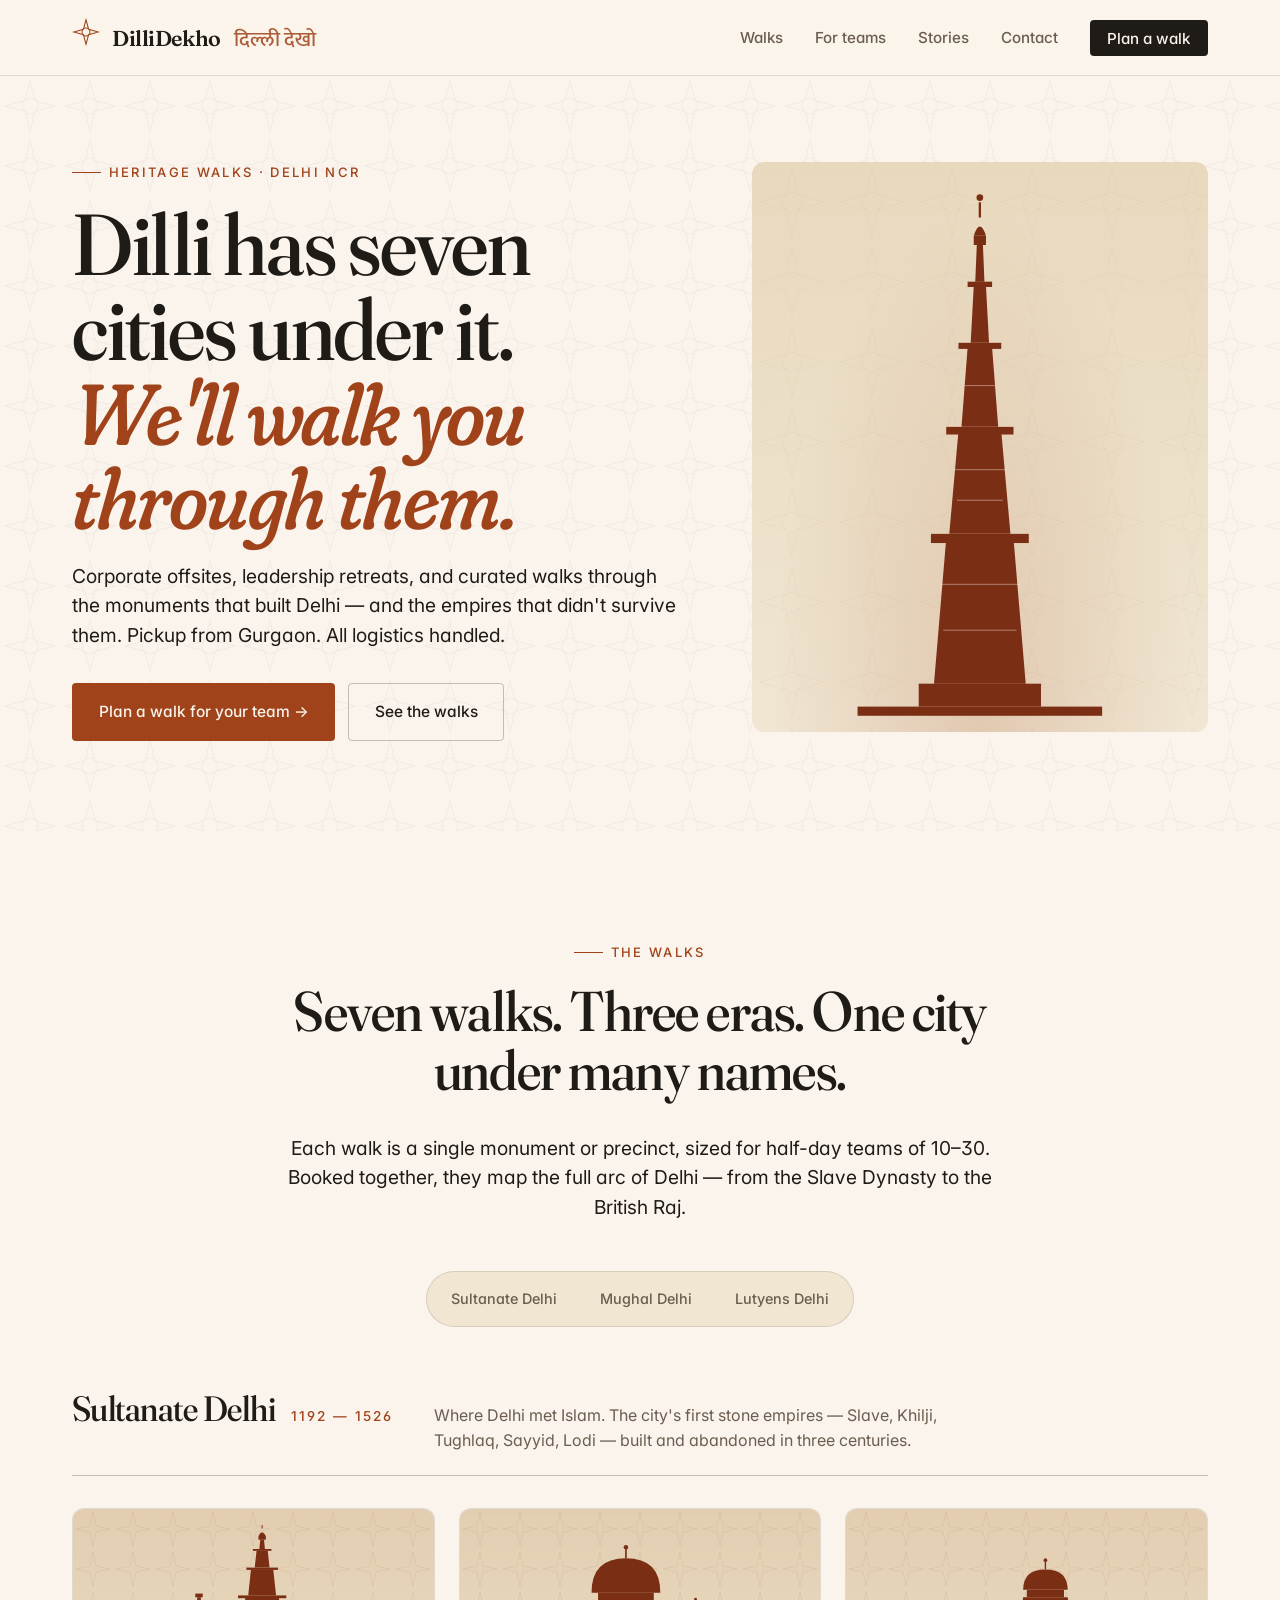
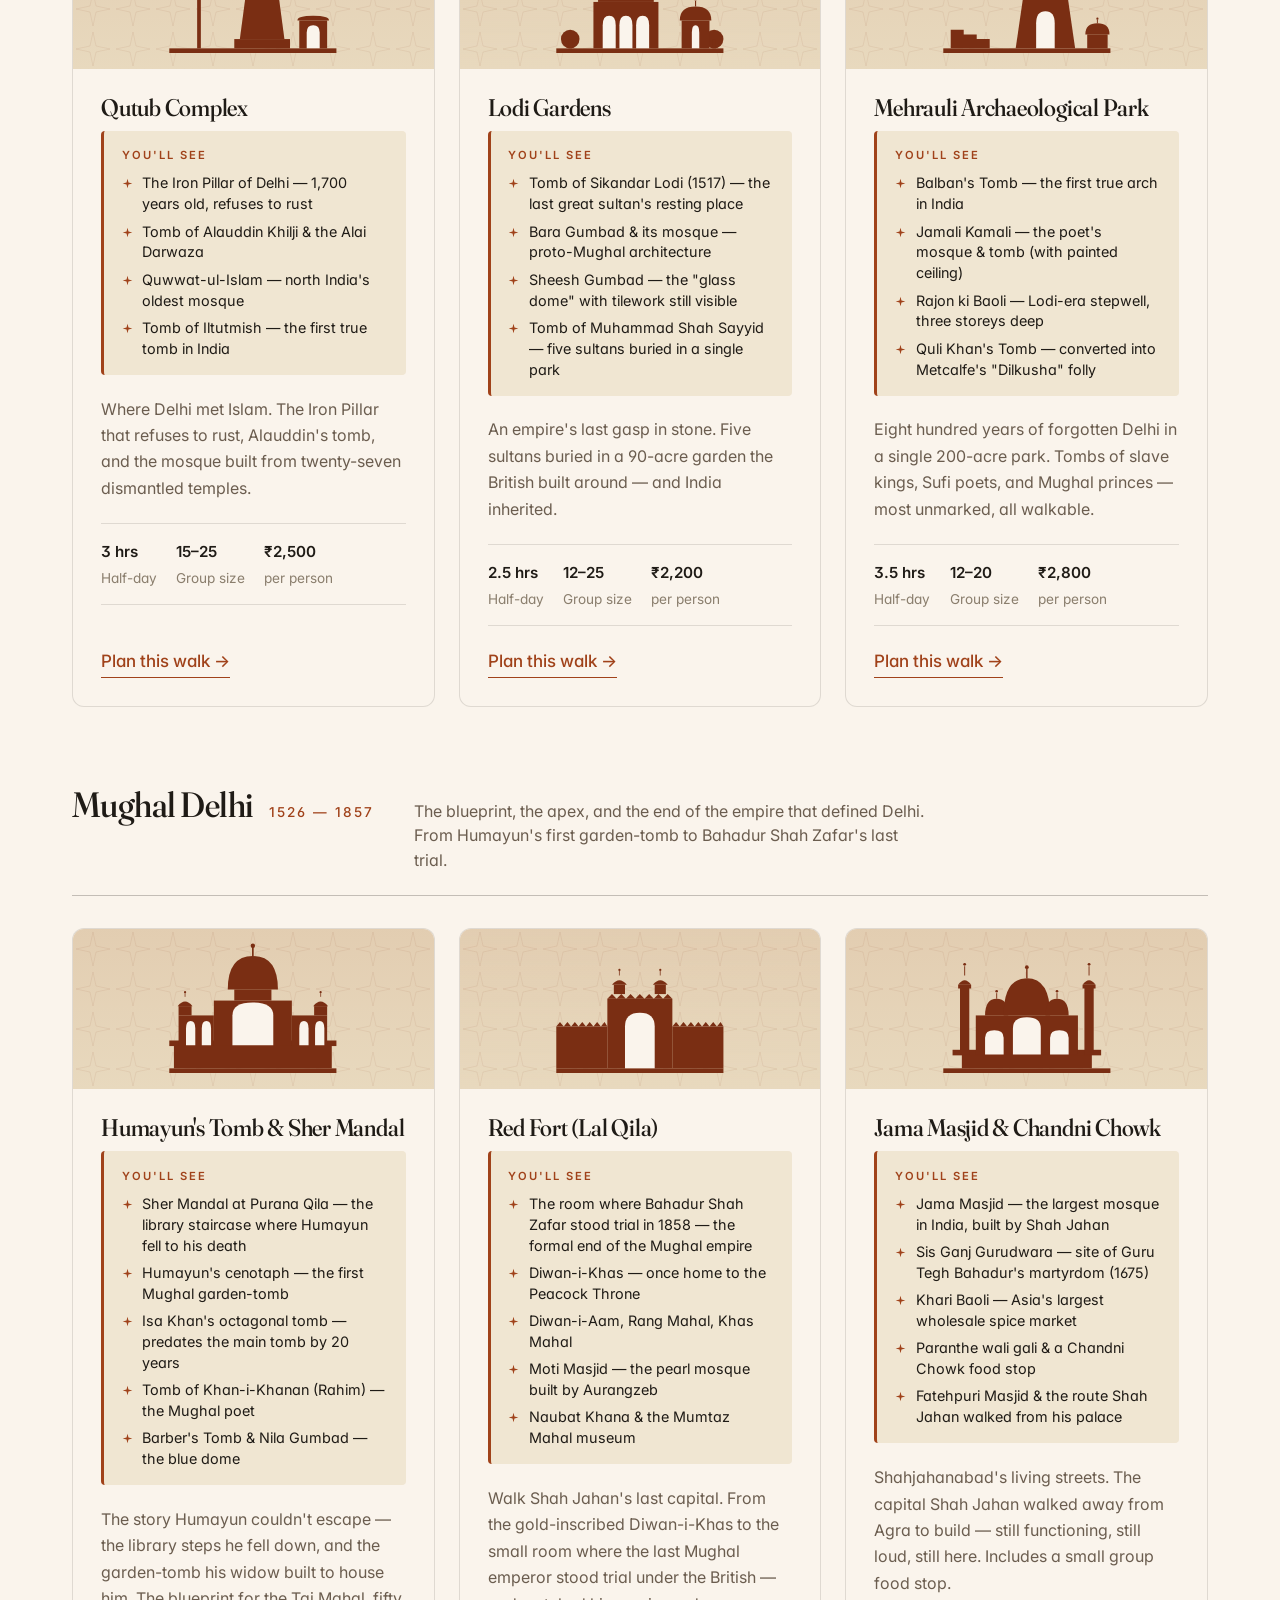
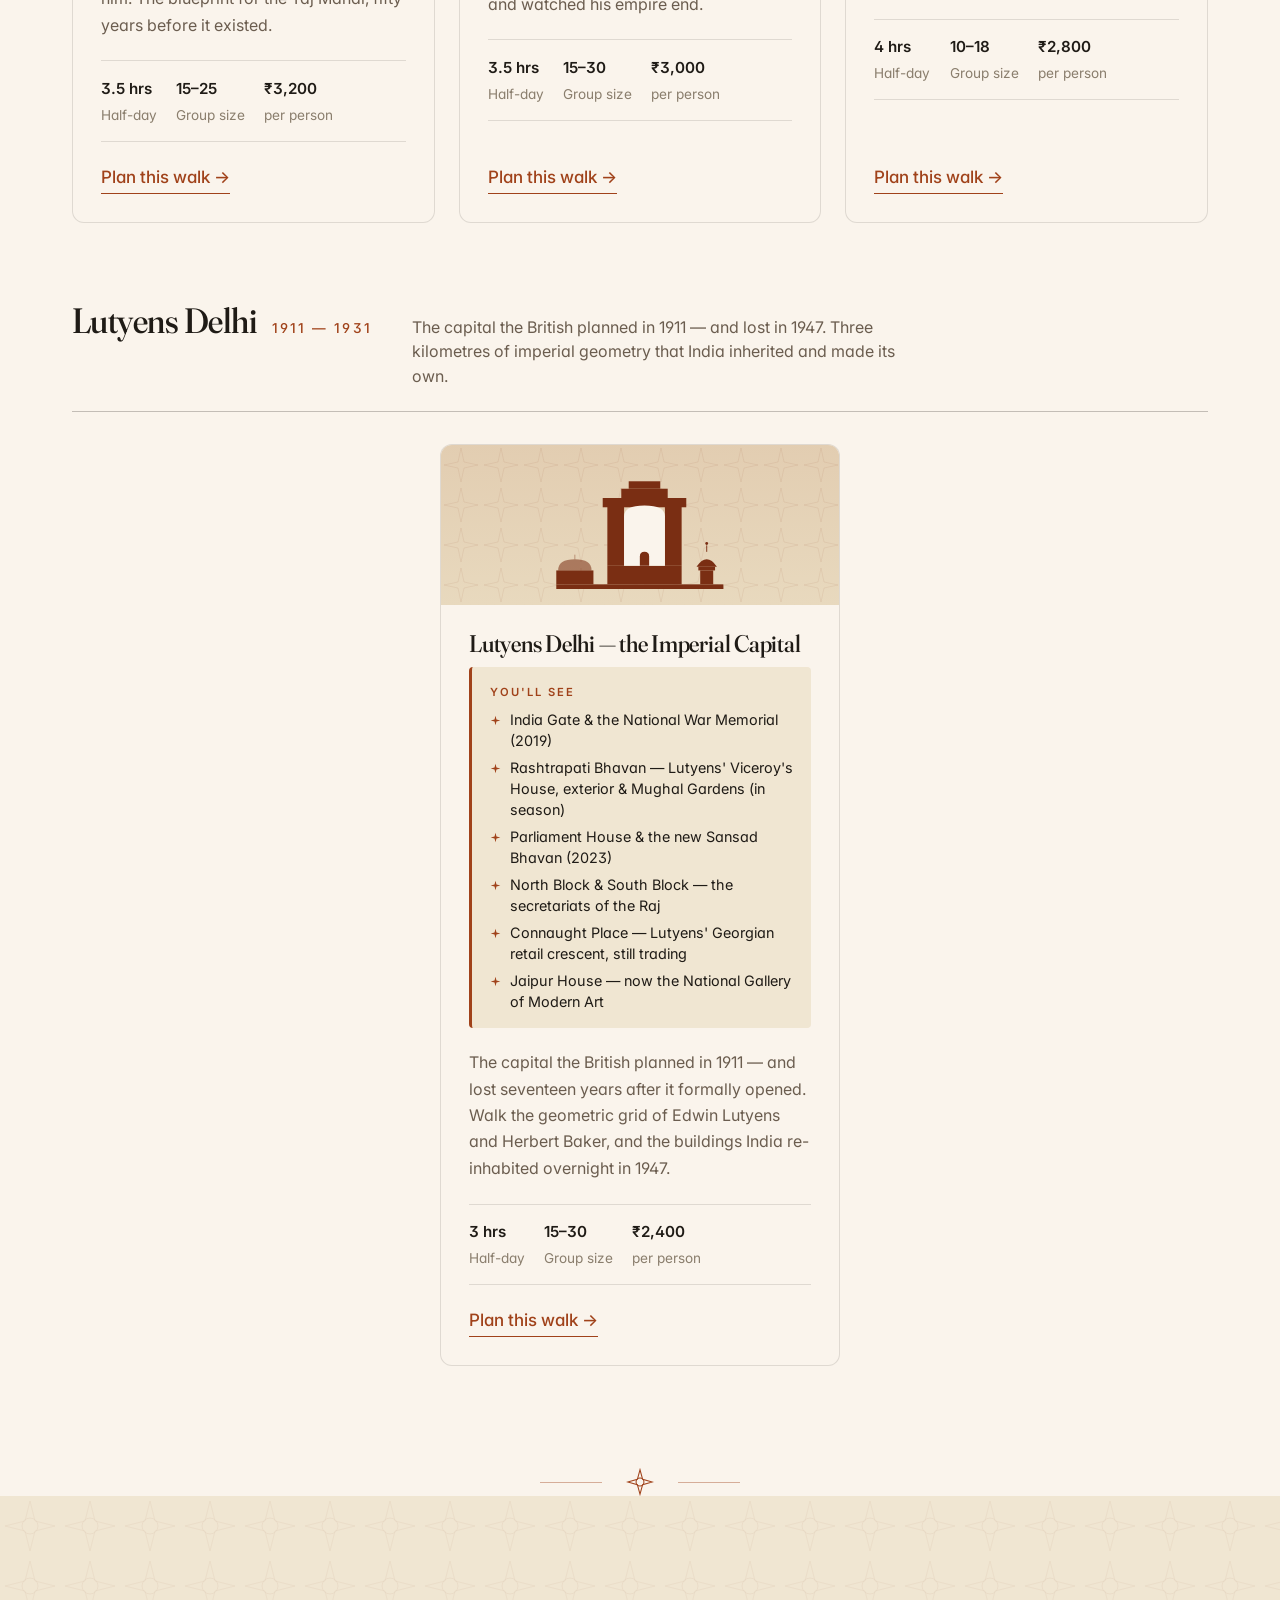
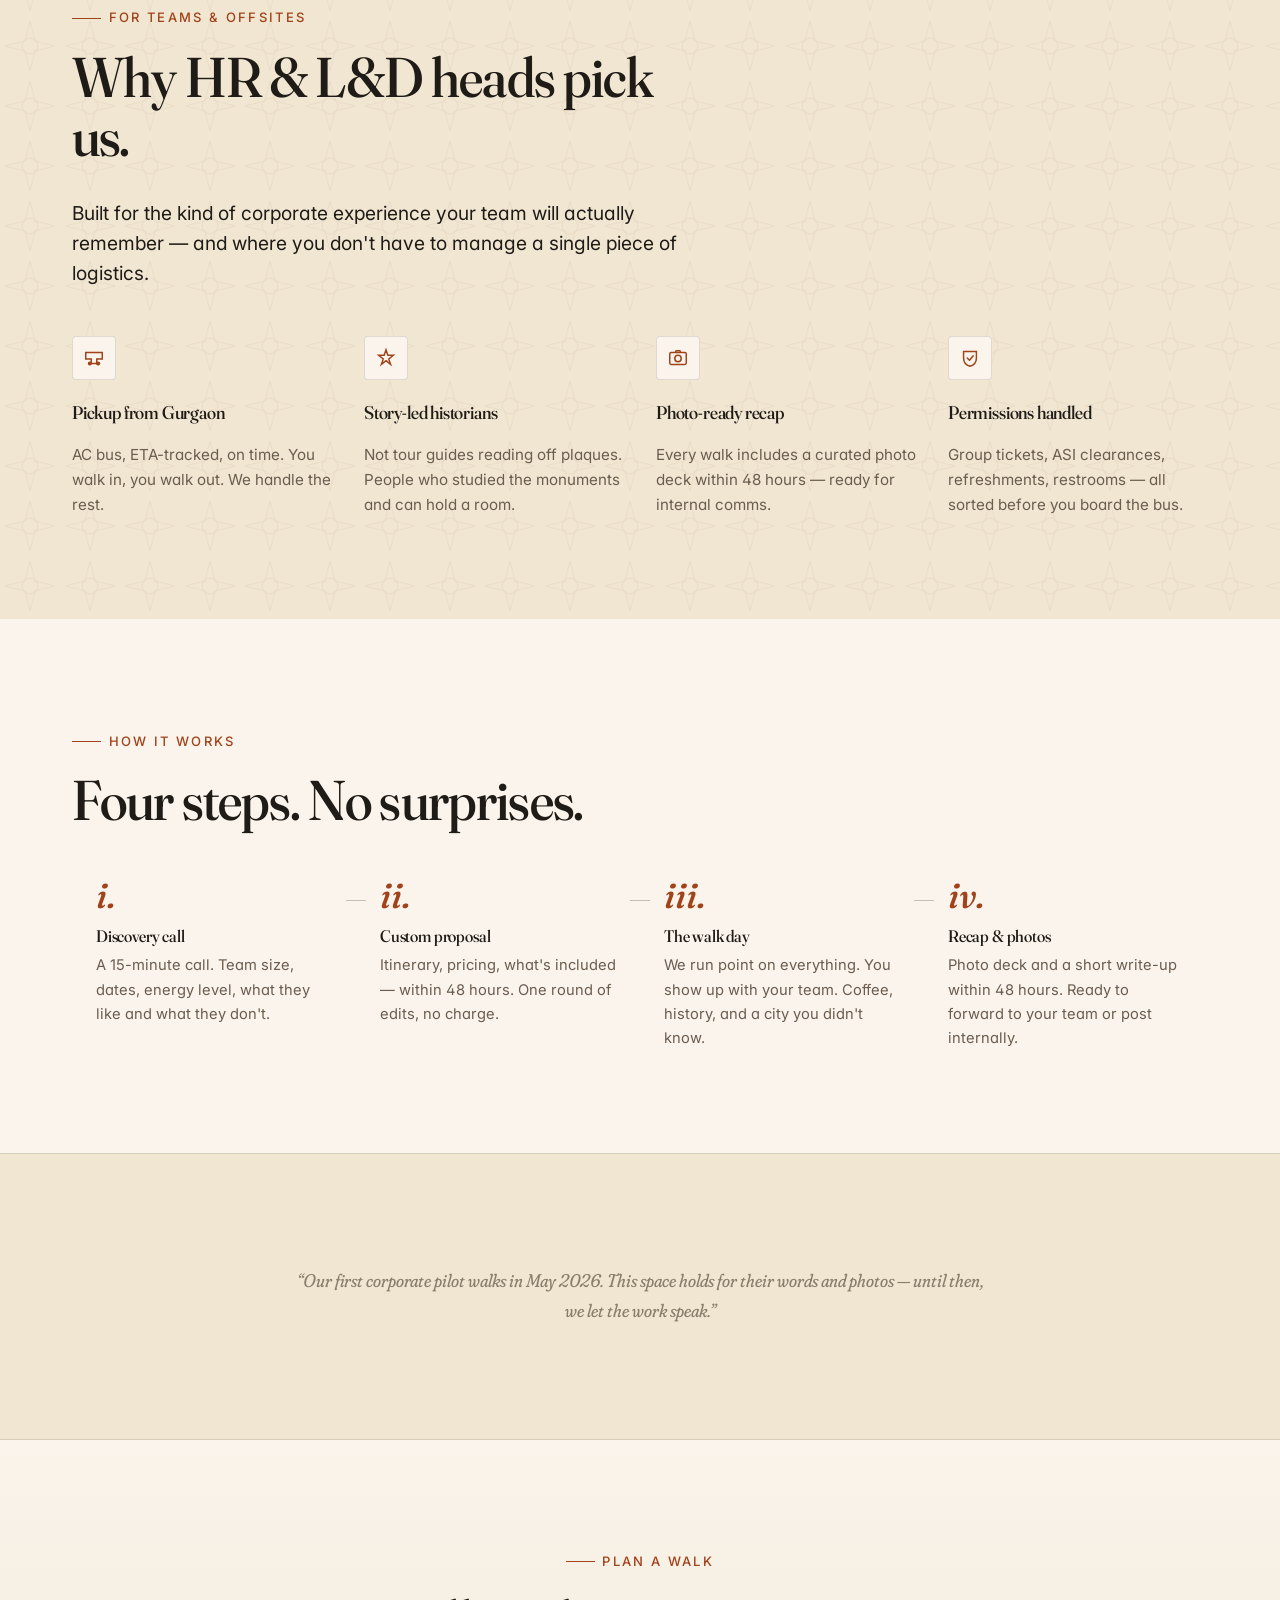
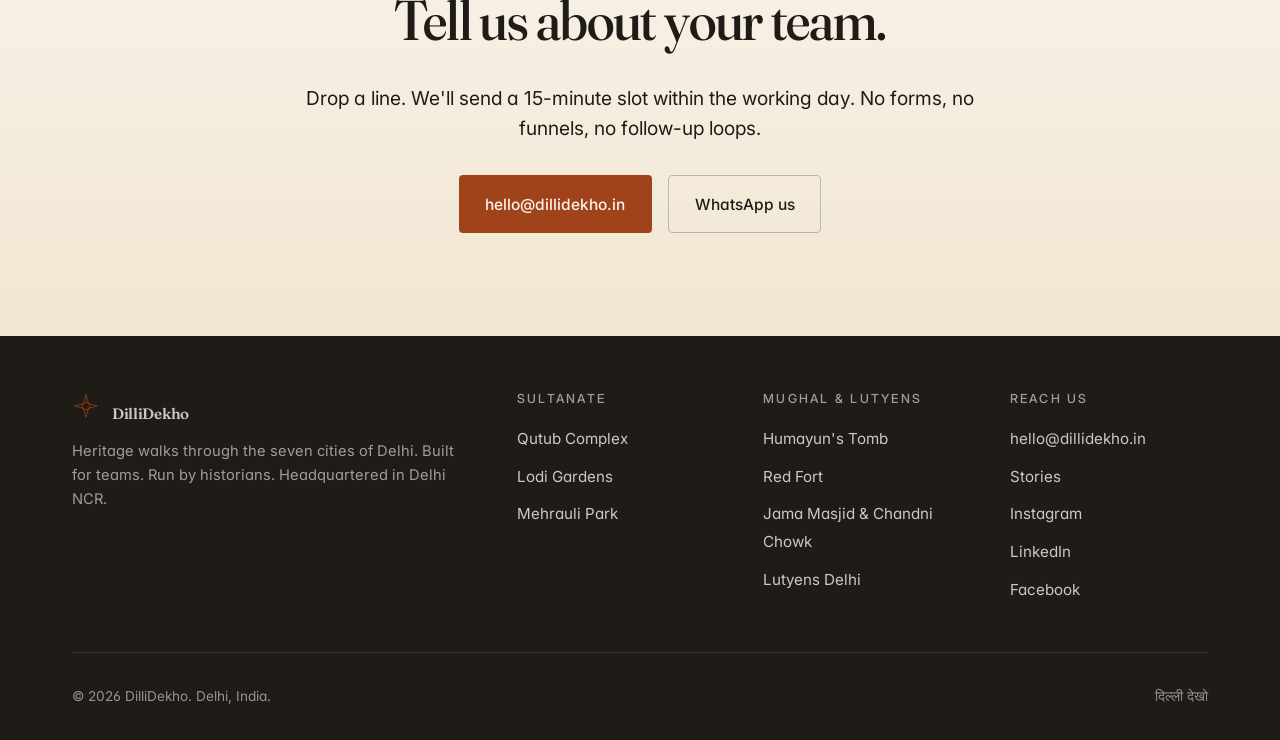
==== commit dcc54782: "Replace placeholders with real contact info - WhatsApp: 919999999999 -> 919011364117 (Abhishek's num" ====
--- a/dillidekho/index.html
+++ b/dillidekho/index.html
@@ -648,8 +648,8 @@
       Drop a line. We'll send a 15-minute slot within the working day. No forms, no funnels, no follow-up loops.
     </p>
     <div class="contact-options">
-      <a class="btn btn-primary" href="mailto:hello@dillidekho.com?subject=Heritage%20walk%20for%20our%20team">hello@dillidekho.com</a>
-      <a class="btn btn-ghost" href="https://wa.me/919999999999" target="_blank" rel="noopener">WhatsApp us</a>
+      <a class="btn btn-primary" href="mailto:hello@dillidekho.in?subject=Heritage%20walk%20for%20our%20team">hello@dillidekho.in</a>
+      <a class="btn btn-ghost" href="https://wa.me/919011364117" target="_blank" rel="noopener">WhatsApp us</a>
     </div>
   </div>
 </section>
@@ -693,7 +693,7 @@
       <div>
         <h4>Reach us</h4>
         <ul>
-          <li><a href="mailto:hello@dillidekho.com">hello@dillidekho.com</a></li>
+          <li><a href="mailto:hello@dillidekho.in">hello@dillidekho.in</a></li>
           <li><a href="blog.html">Stories</a></li>
           <li><a href="#">Instagram</a></li>
           <li><a href="#">LinkedIn</a></li>
--- a/dillidekho/styles/main.css
+++ b/dillidekho/styles/main.css
@@ -306,6 +306,8 @@
   display: flex;
   align-items: end;
   justify-content: center;
+  overflow: hidden;
+  border-radius: var(--radius-lg);
 }
 .hero-art-bg {
   position: absolute;
@@ -326,8 +328,11 @@
 }
 .hero-art-skyline {
   position: relative;
-  width: 90%;
   z-index: 1;
+  height: 100%;
+  width: auto;
+  max-width: 100%;
+  padding: 0.6rem 0;
 }
 
 /* ---------- Era anchor nav (jump-to within walks section) ---------- */
@@ -886,7 +891,7 @@
 /* ---------- Responsive ---------- */
 @media (max-width: 900px) {
   .hero-grid { grid-template-columns: 1fr; gap: 2.5rem; }
-  .hero-art { aspect-ratio: 4 / 3; max-width: 480px; margin: 0 auto; width: 100%; }
+  .hero-art { aspect-ratio: 1 / 1; max-width: 360px; margin: 0 auto; width: 100%; }
   .walks-grid { grid-template-columns: 1fr; }
   .why-grid { grid-template-columns: repeat(2, 1fr); gap: 2rem; }
   .steps { grid-template-columns: repeat(2, 1fr); gap: 2.5rem 1rem; }
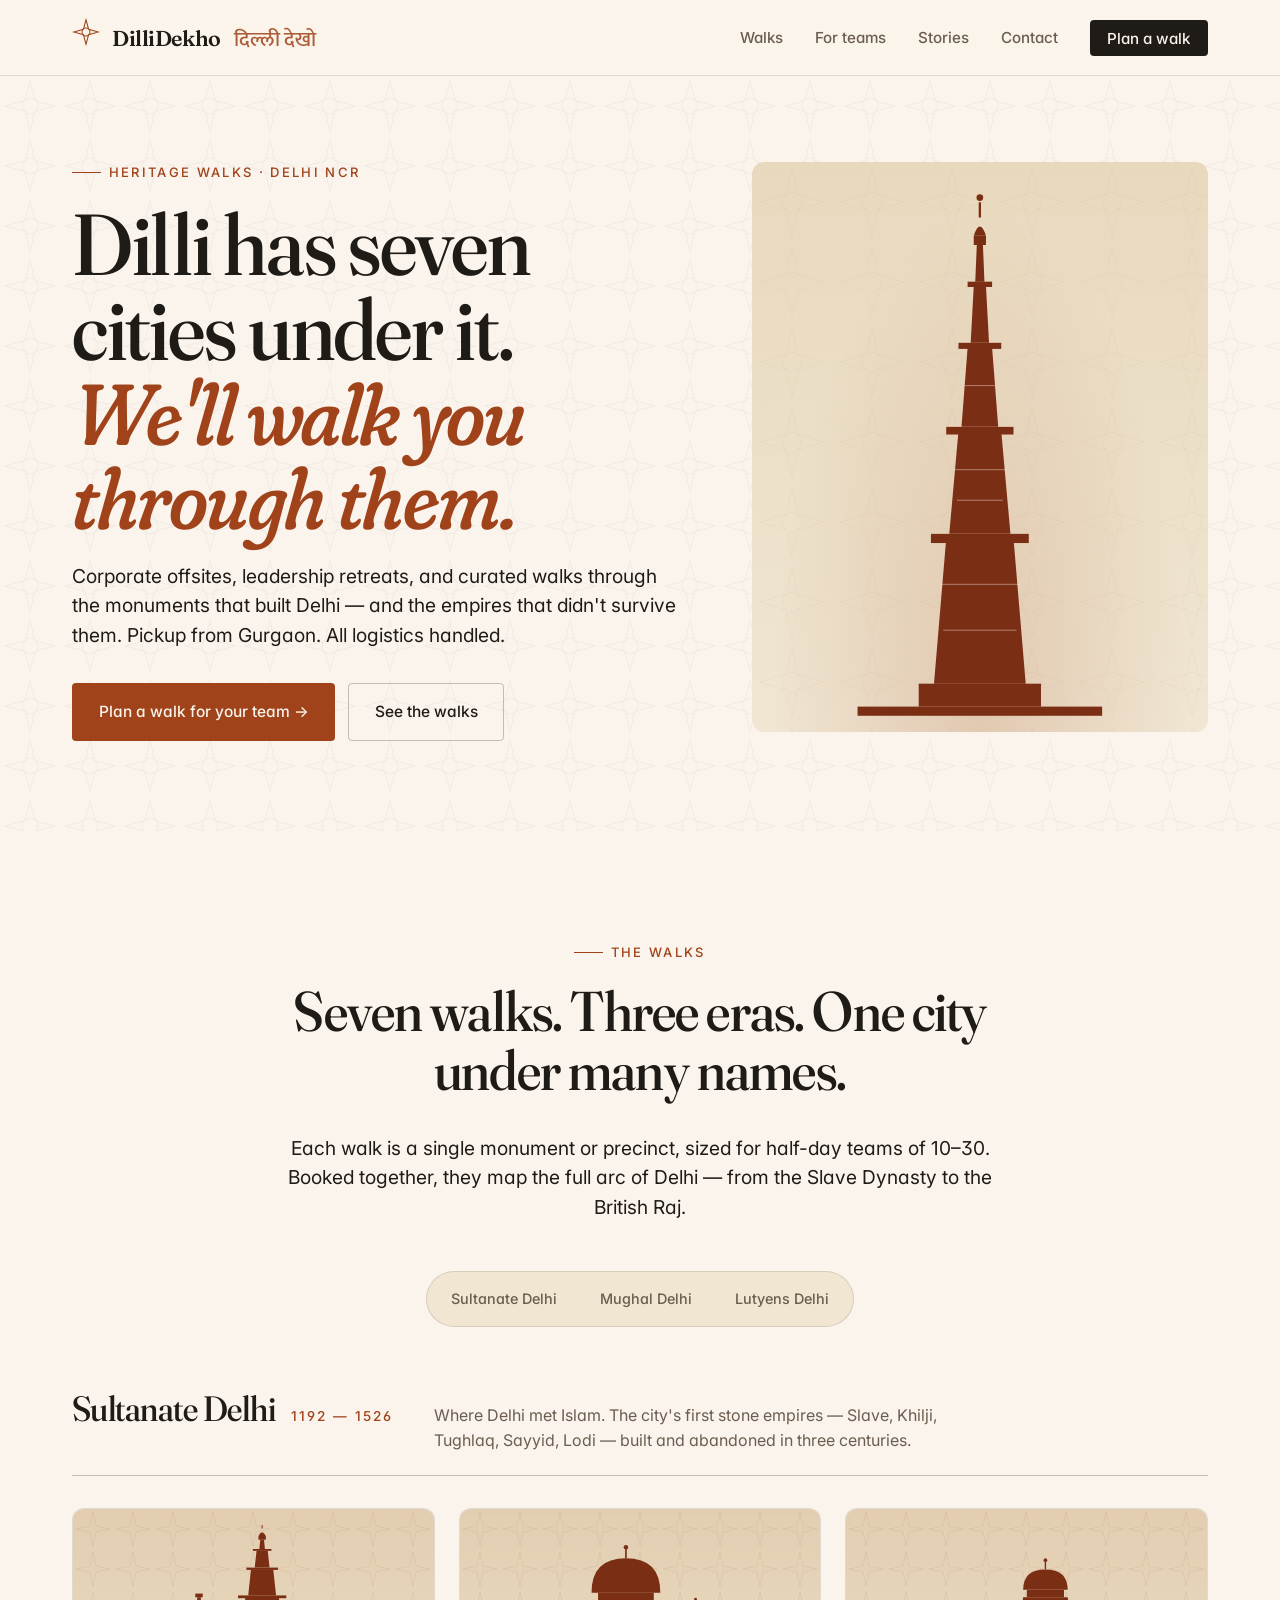
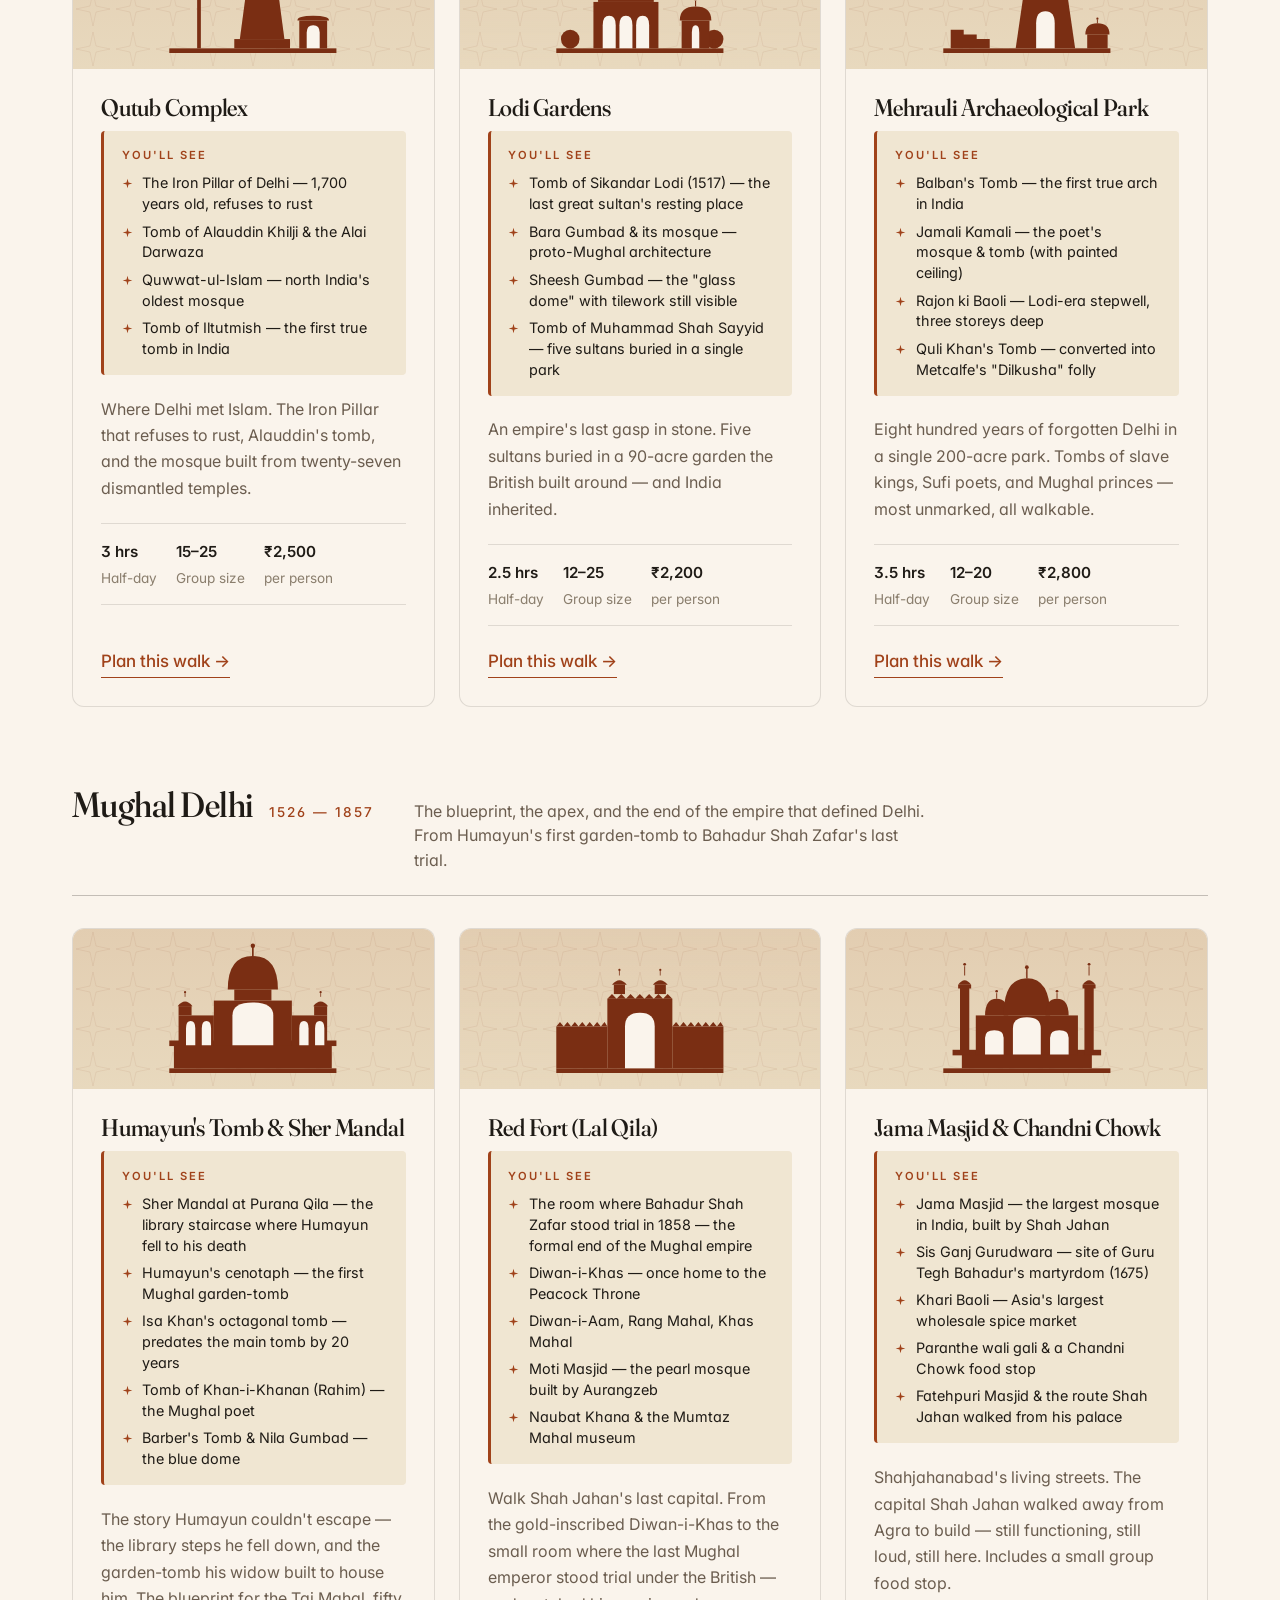
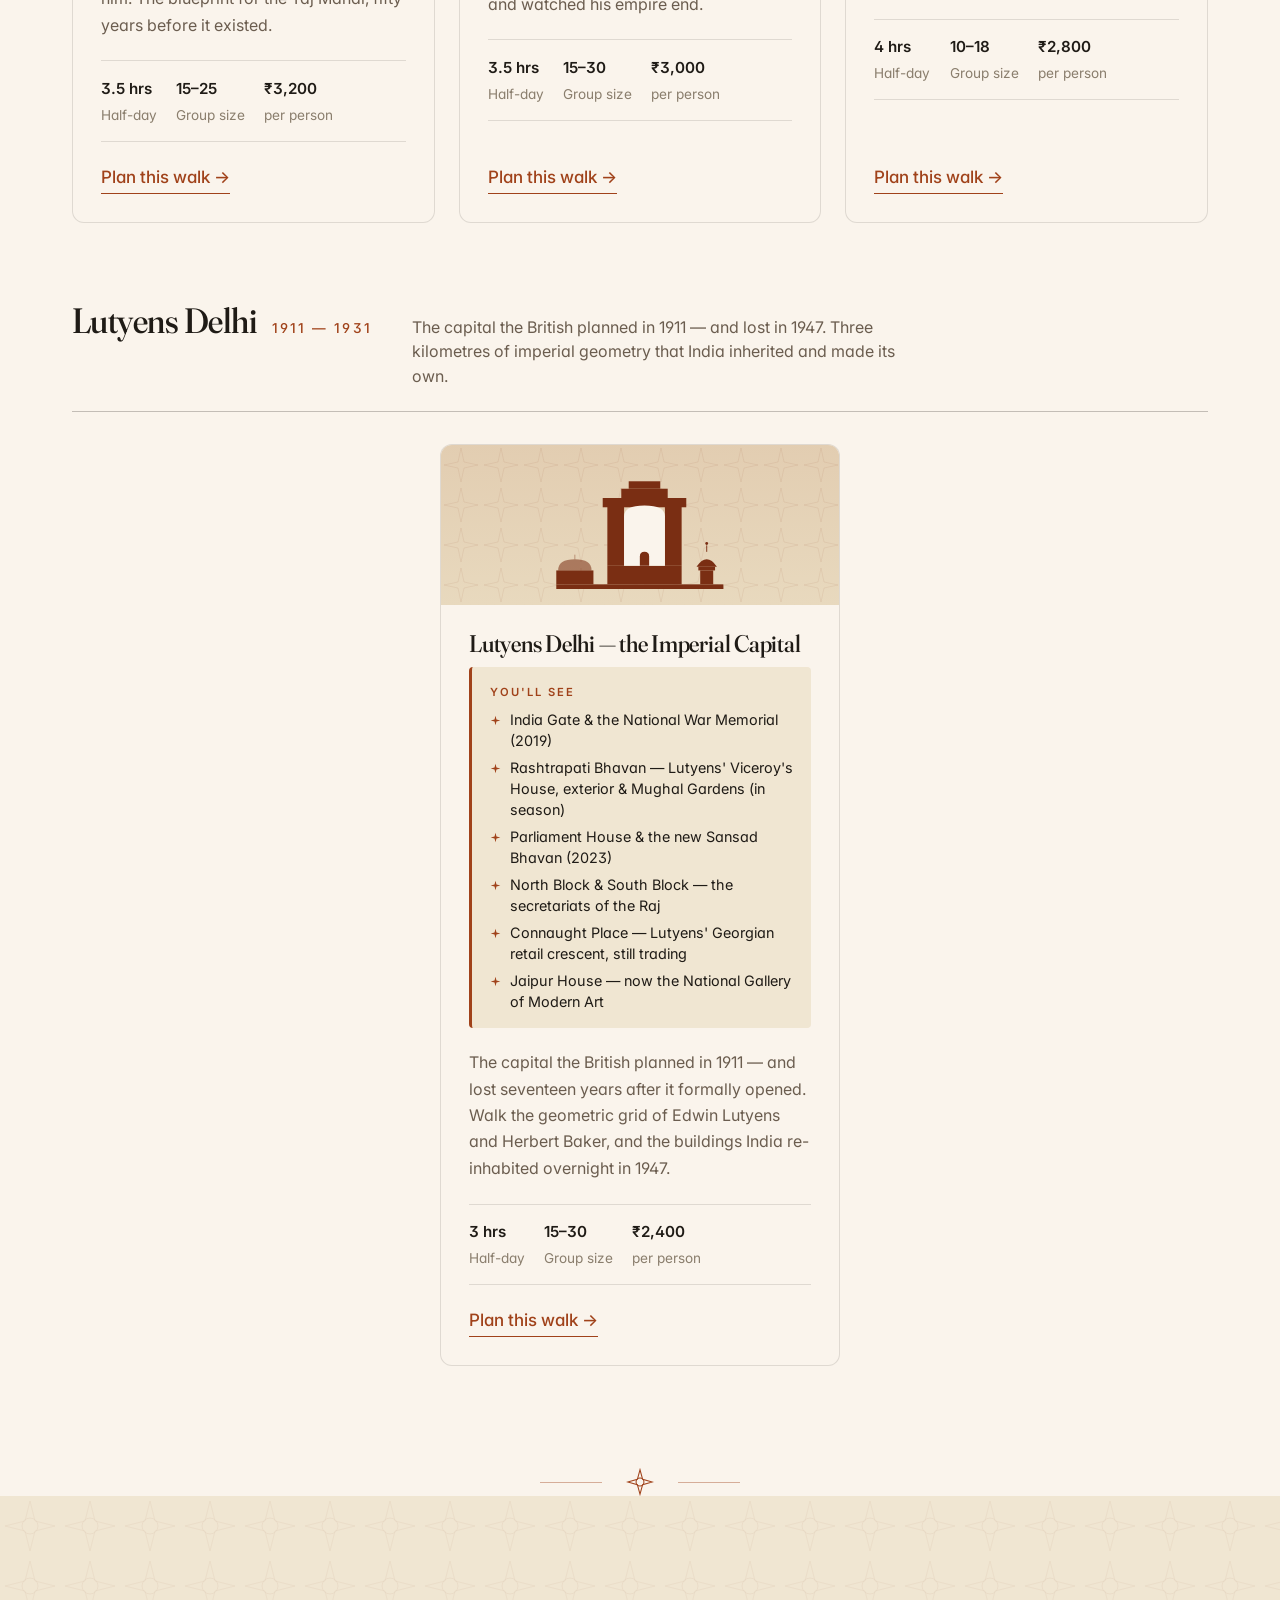
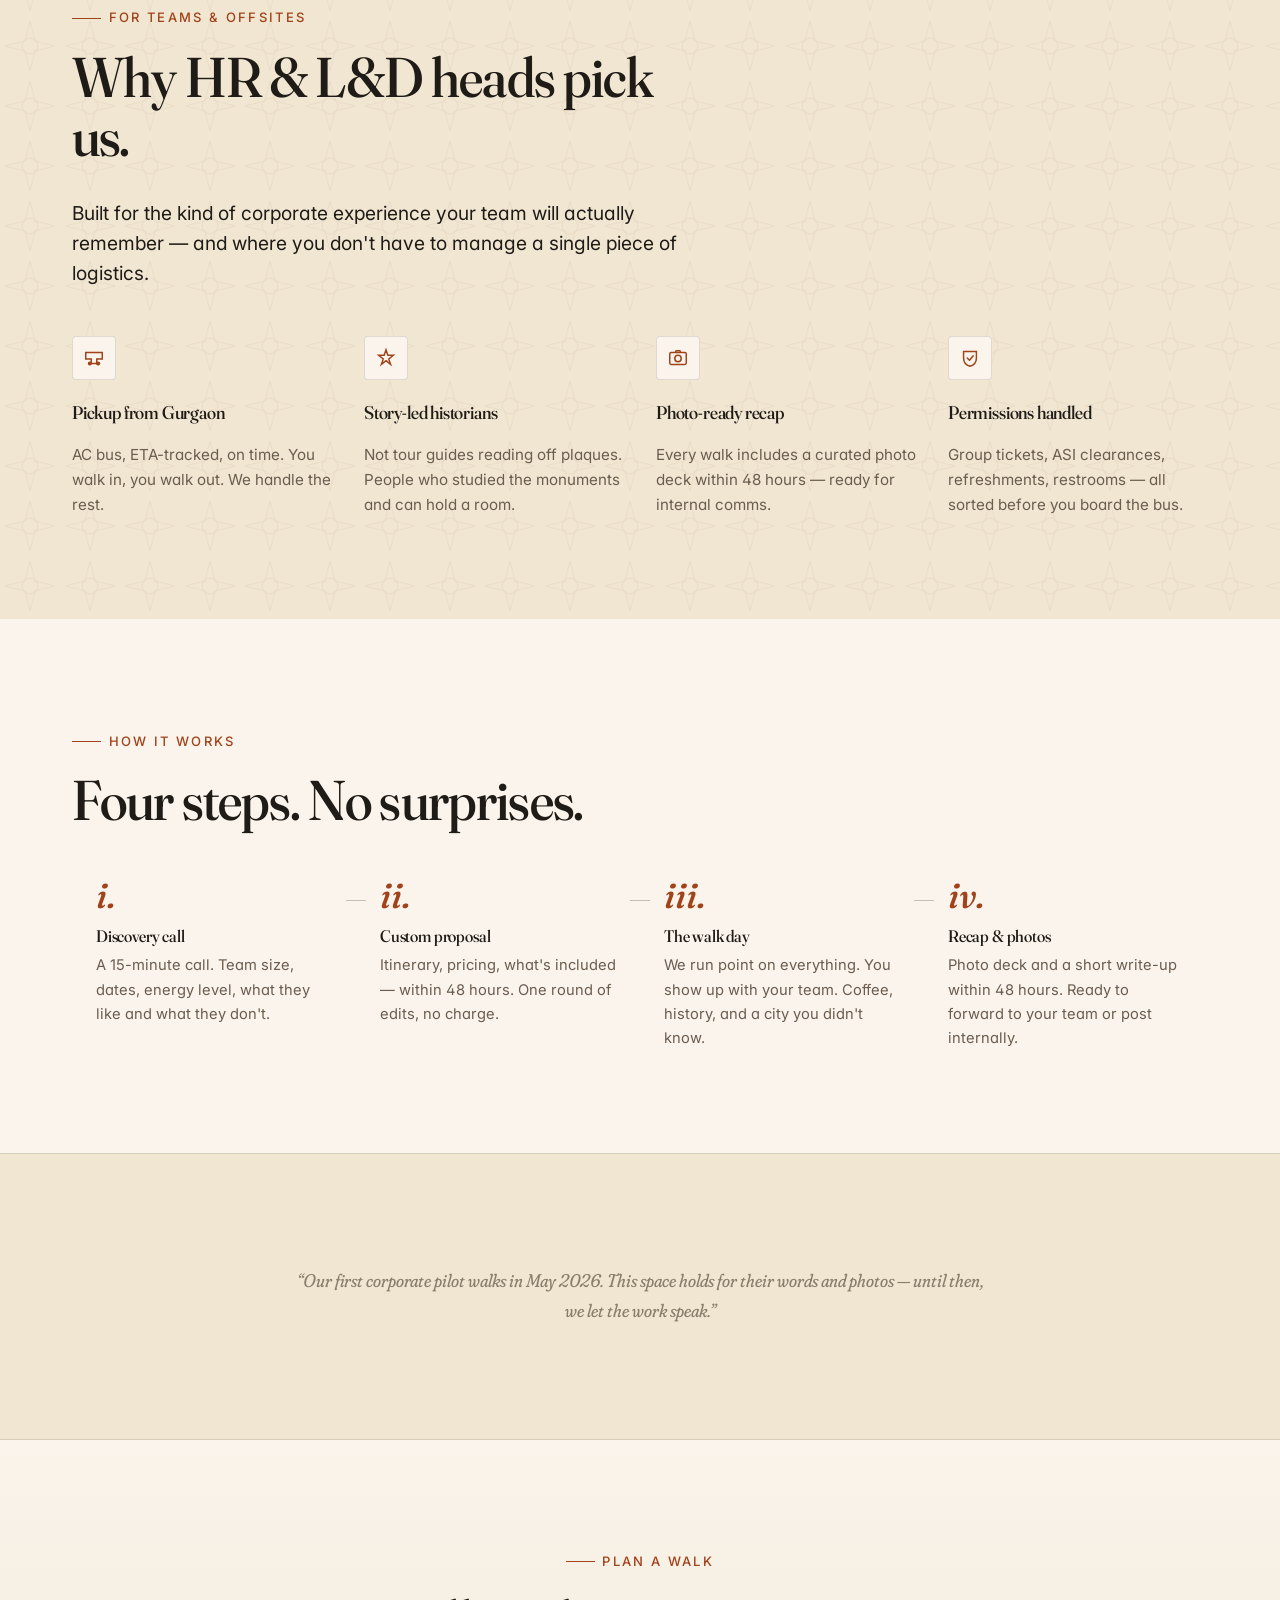
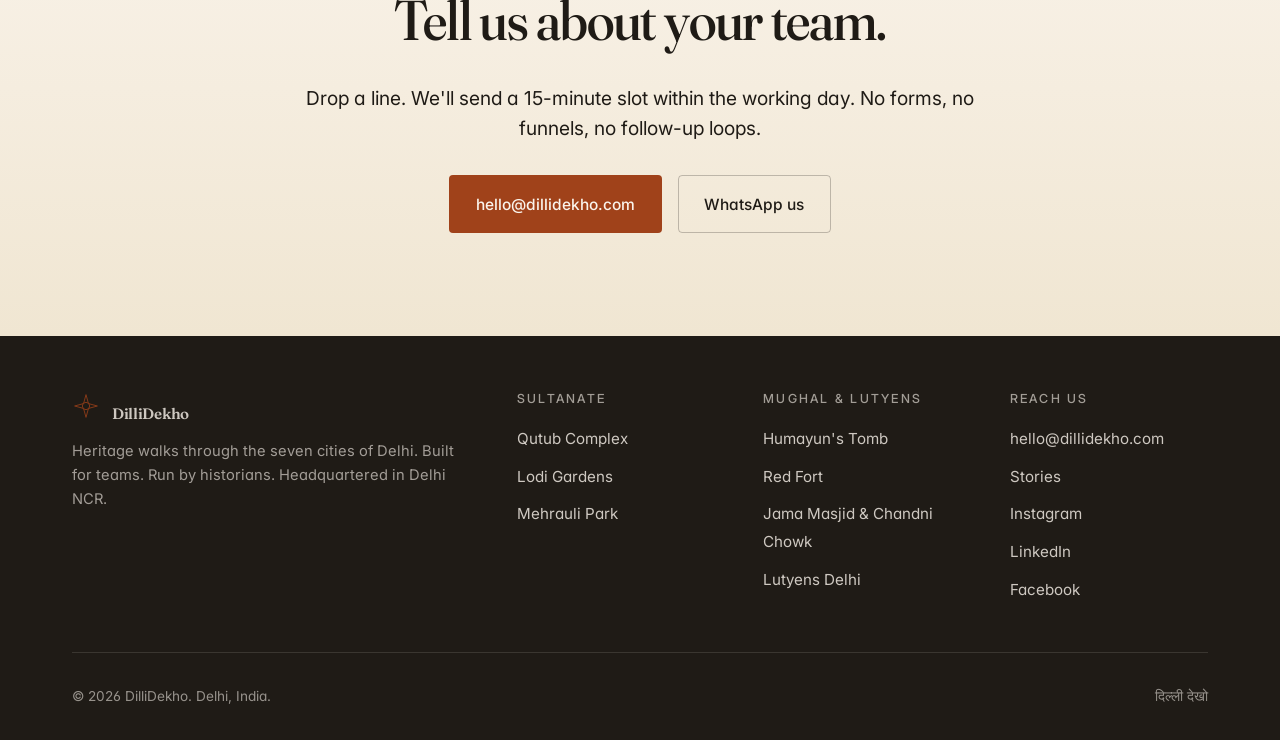
==== commit 6f6c9771: "Switch contact email from .in to .com to match new domain Co-Authored-By: Claude Opus 4.7 (1M contex" ====
--- a/dillidekho/index.html
+++ b/dillidekho/index.html
@@ -648,7 +648,7 @@
       Drop a line. We'll send a 15-minute slot within the working day. No forms, no funnels, no follow-up loops.
     </p>
     <div class="contact-options">
-      <a class="btn btn-primary" href="mailto:hello@dillidekho.in?subject=Heritage%20walk%20for%20our%20team">hello@dillidekho.in</a>
+      <a class="btn btn-primary" href="mailto:hello@dillidekho.com?subject=Heritage%20walk%20for%20our%20team">hello@dillidekho.com</a>
       <a class="btn btn-ghost" href="https://wa.me/919011364117" target="_blank" rel="noopener">WhatsApp us</a>
     </div>
   </div>
@@ -693,7 +693,7 @@
       <div>
         <h4>Reach us</h4>
         <ul>
-          <li><a href="mailto:hello@dillidekho.in">hello@dillidekho.in</a></li>
+          <li><a href="mailto:hello@dillidekho.com">hello@dillidekho.com</a></li>
           <li><a href="blog.html">Stories</a></li>
           <li><a href="#">Instagram</a></li>
           <li><a href="#">LinkedIn</a></li>
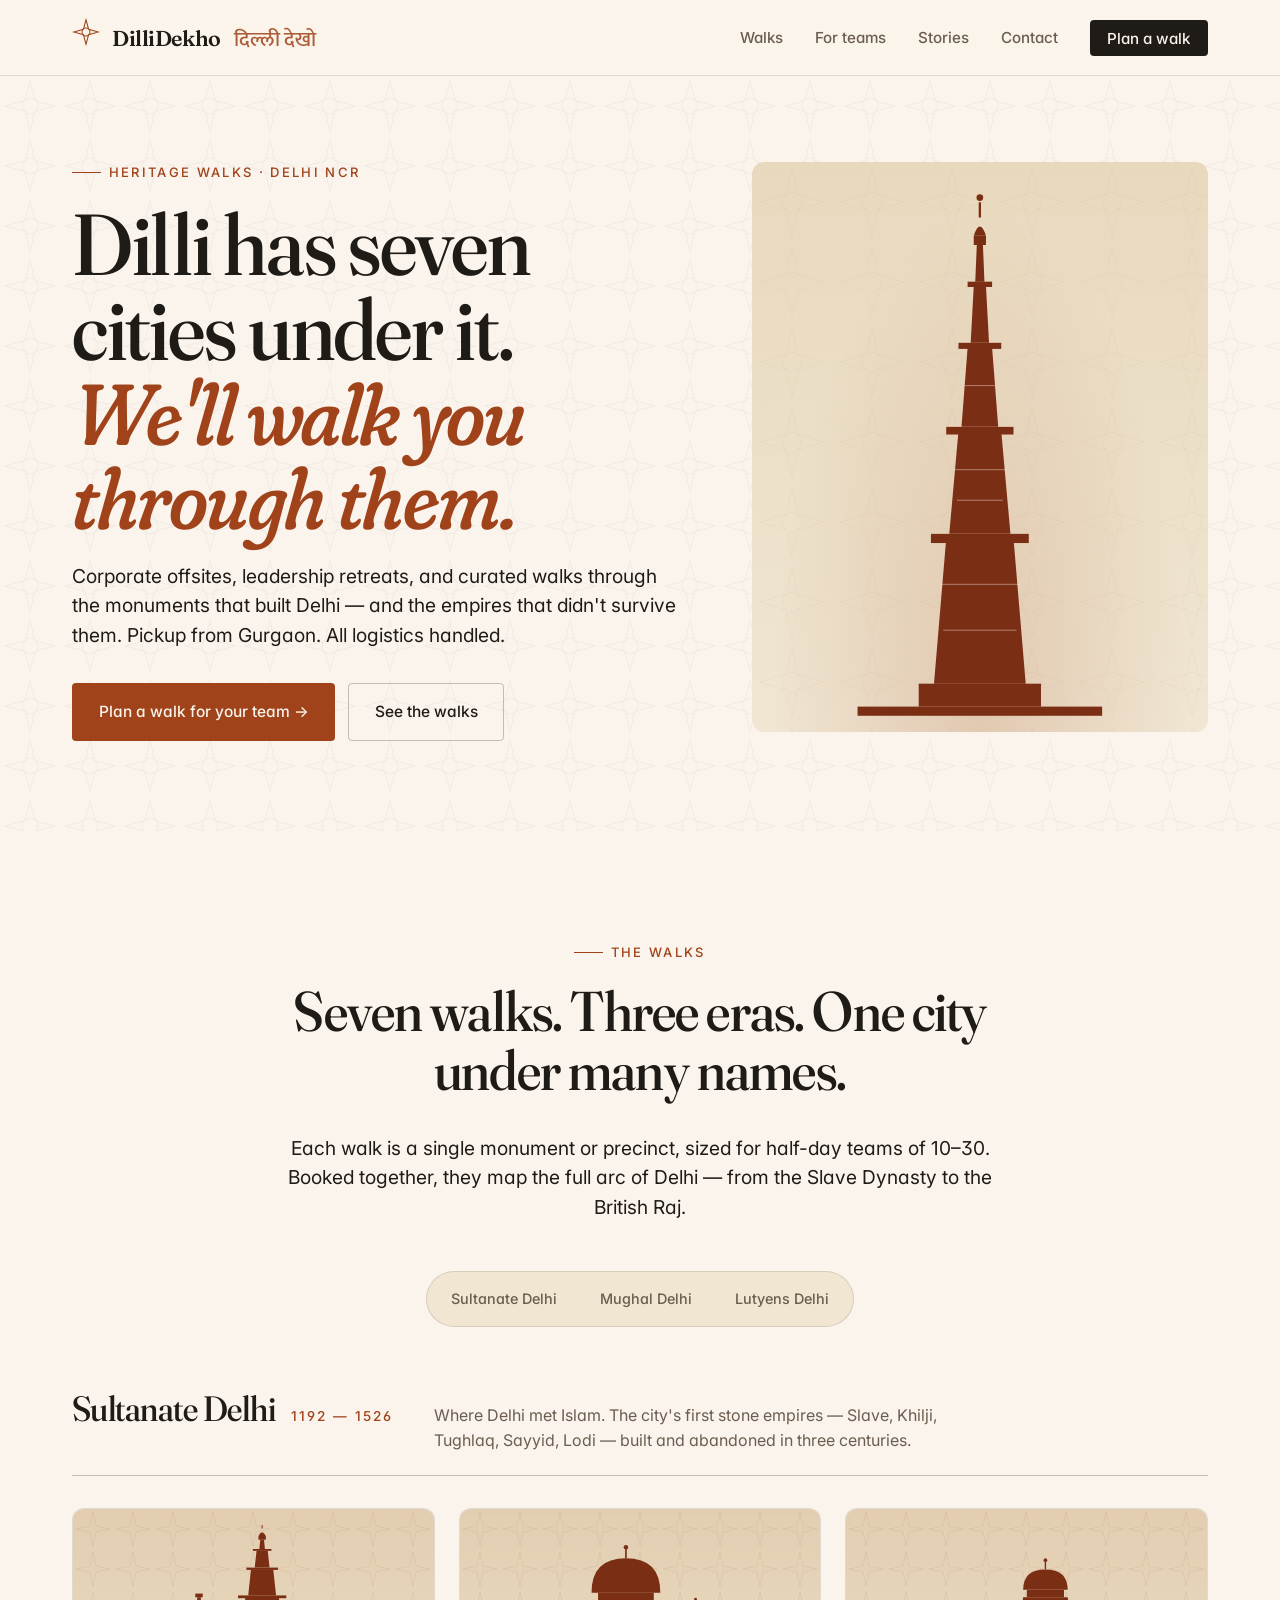
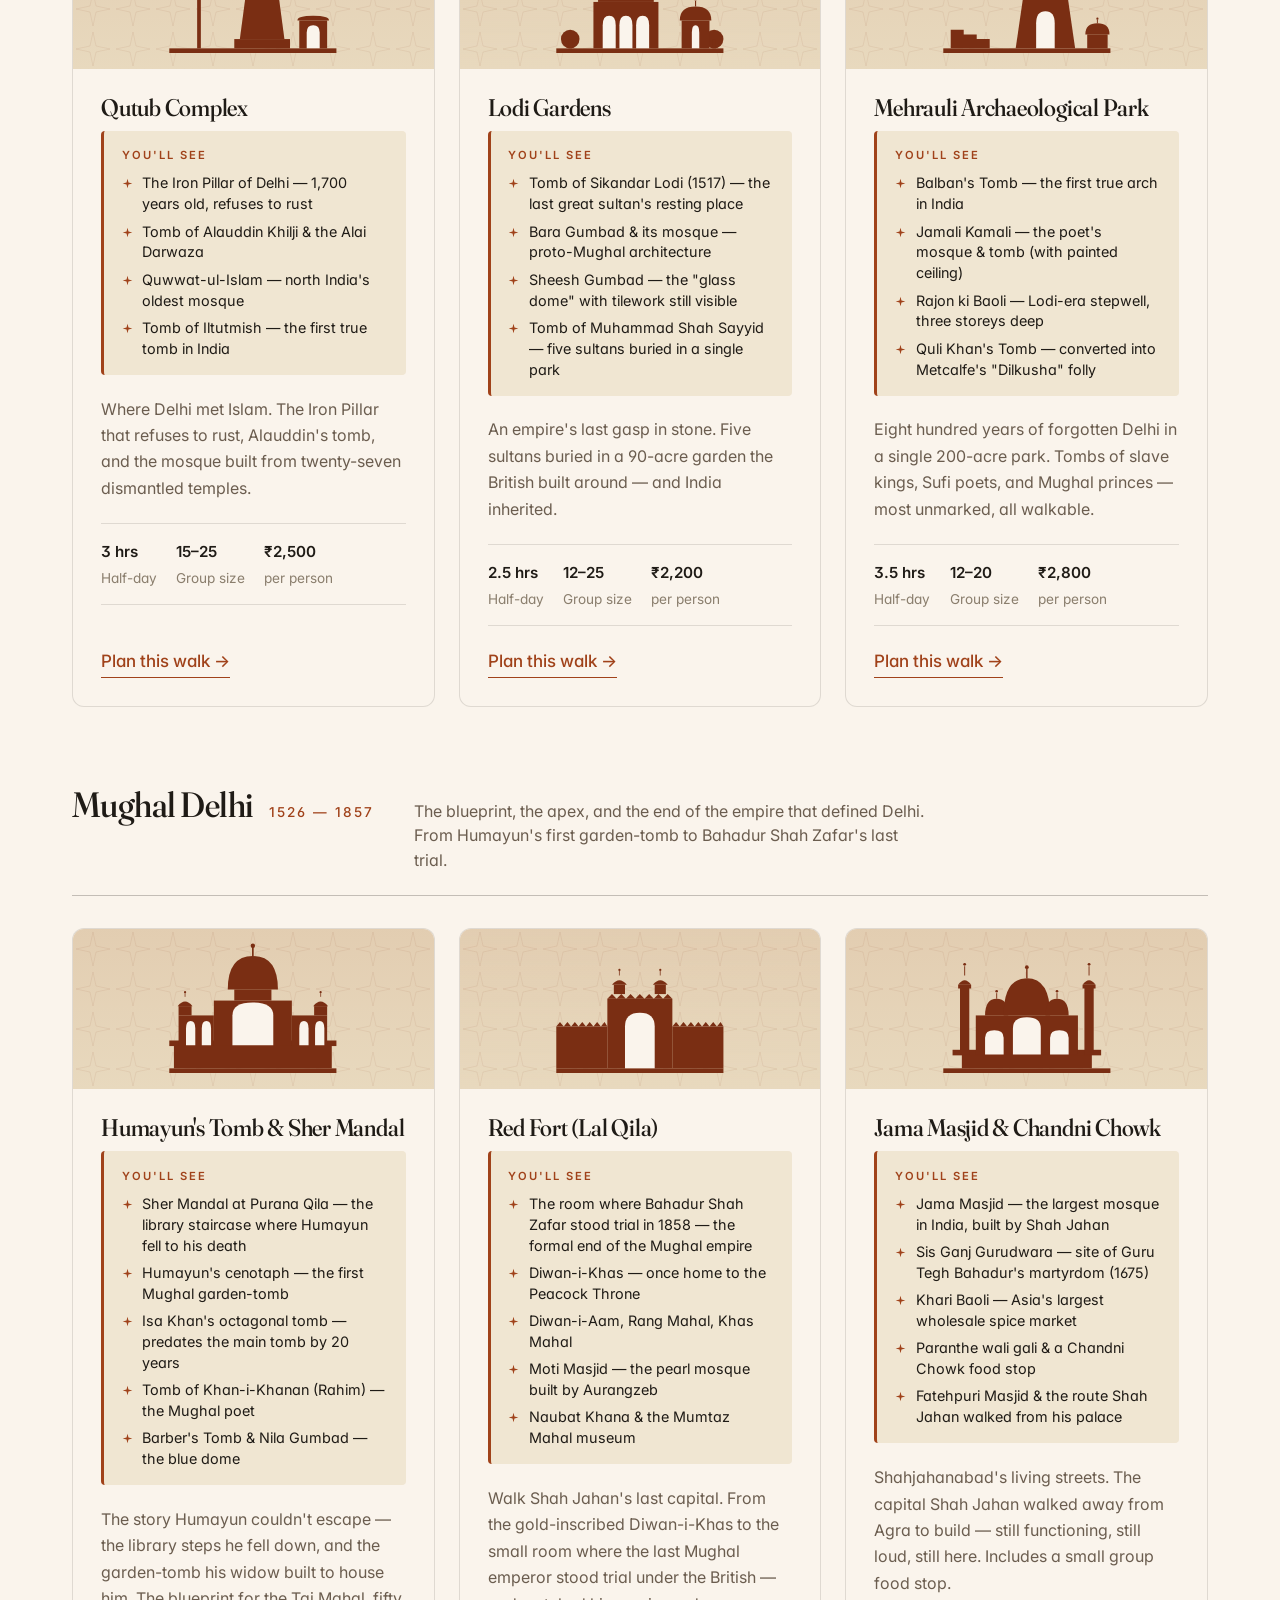
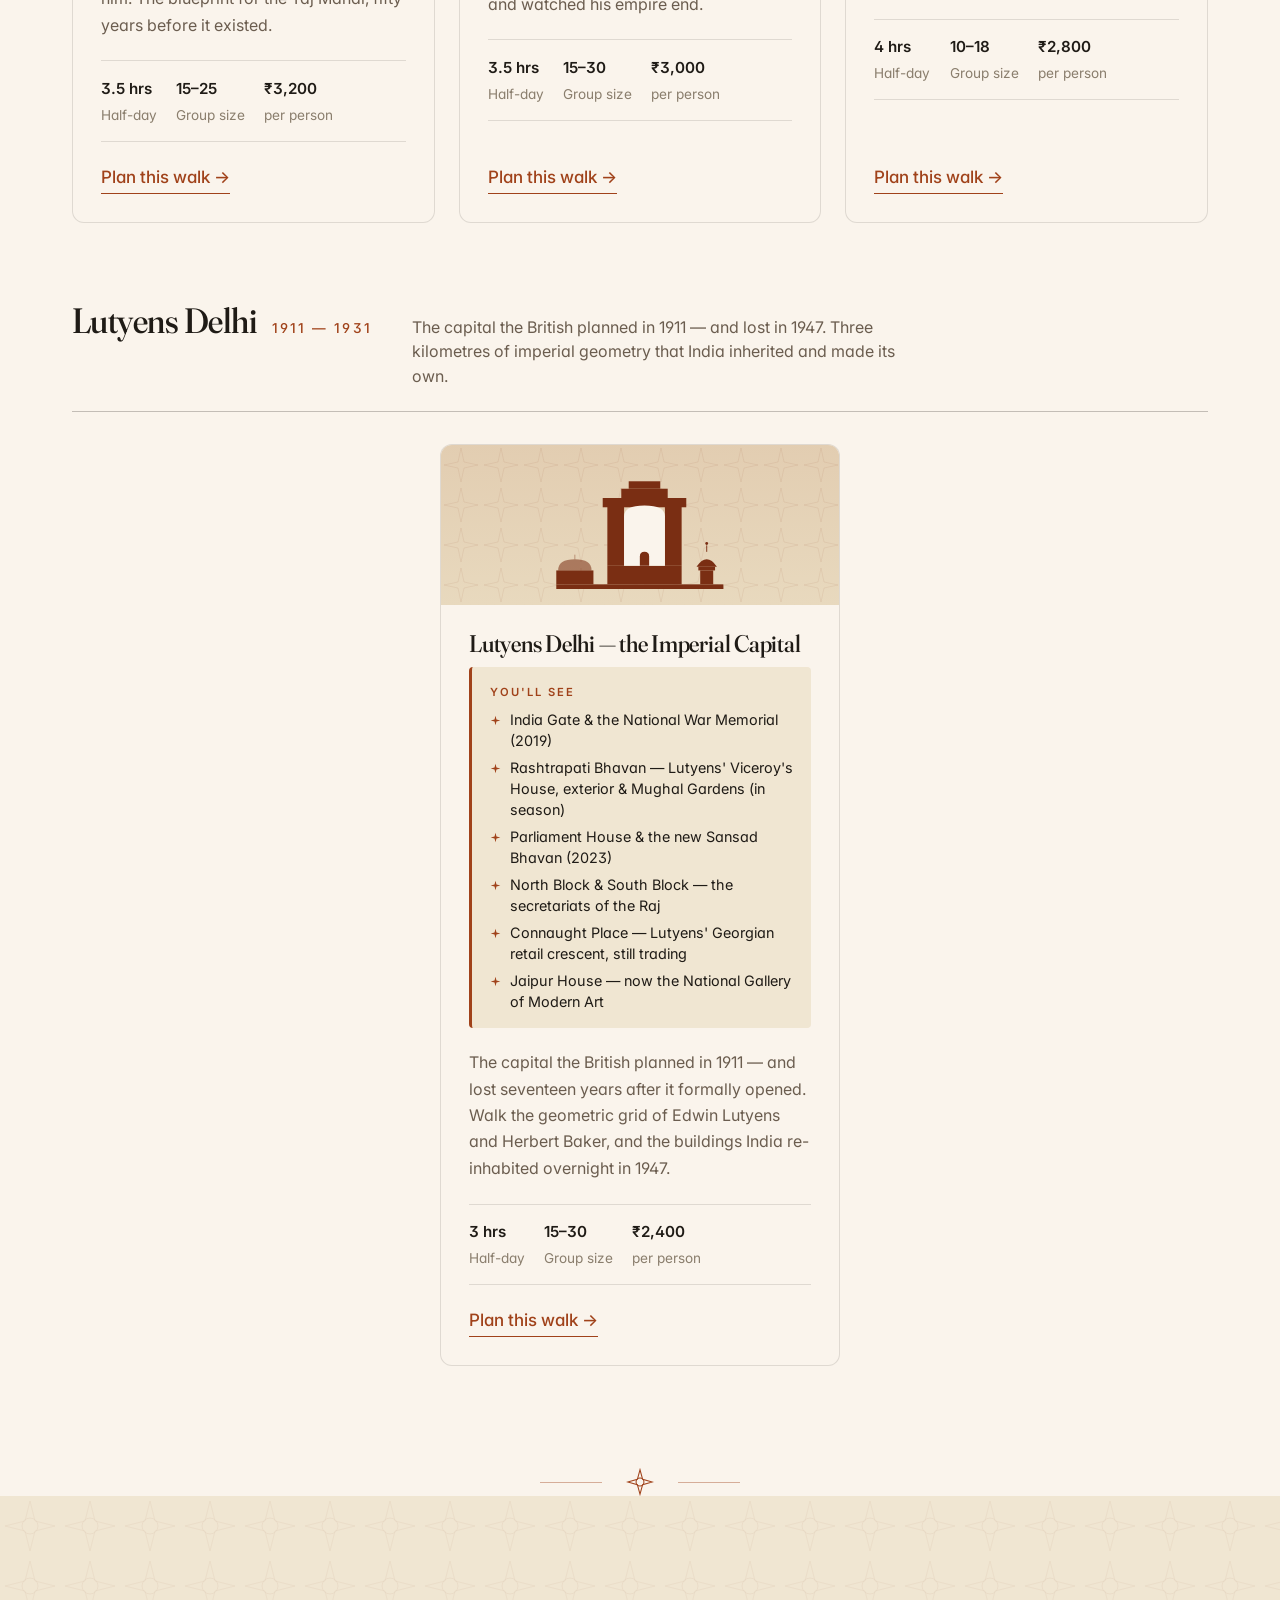
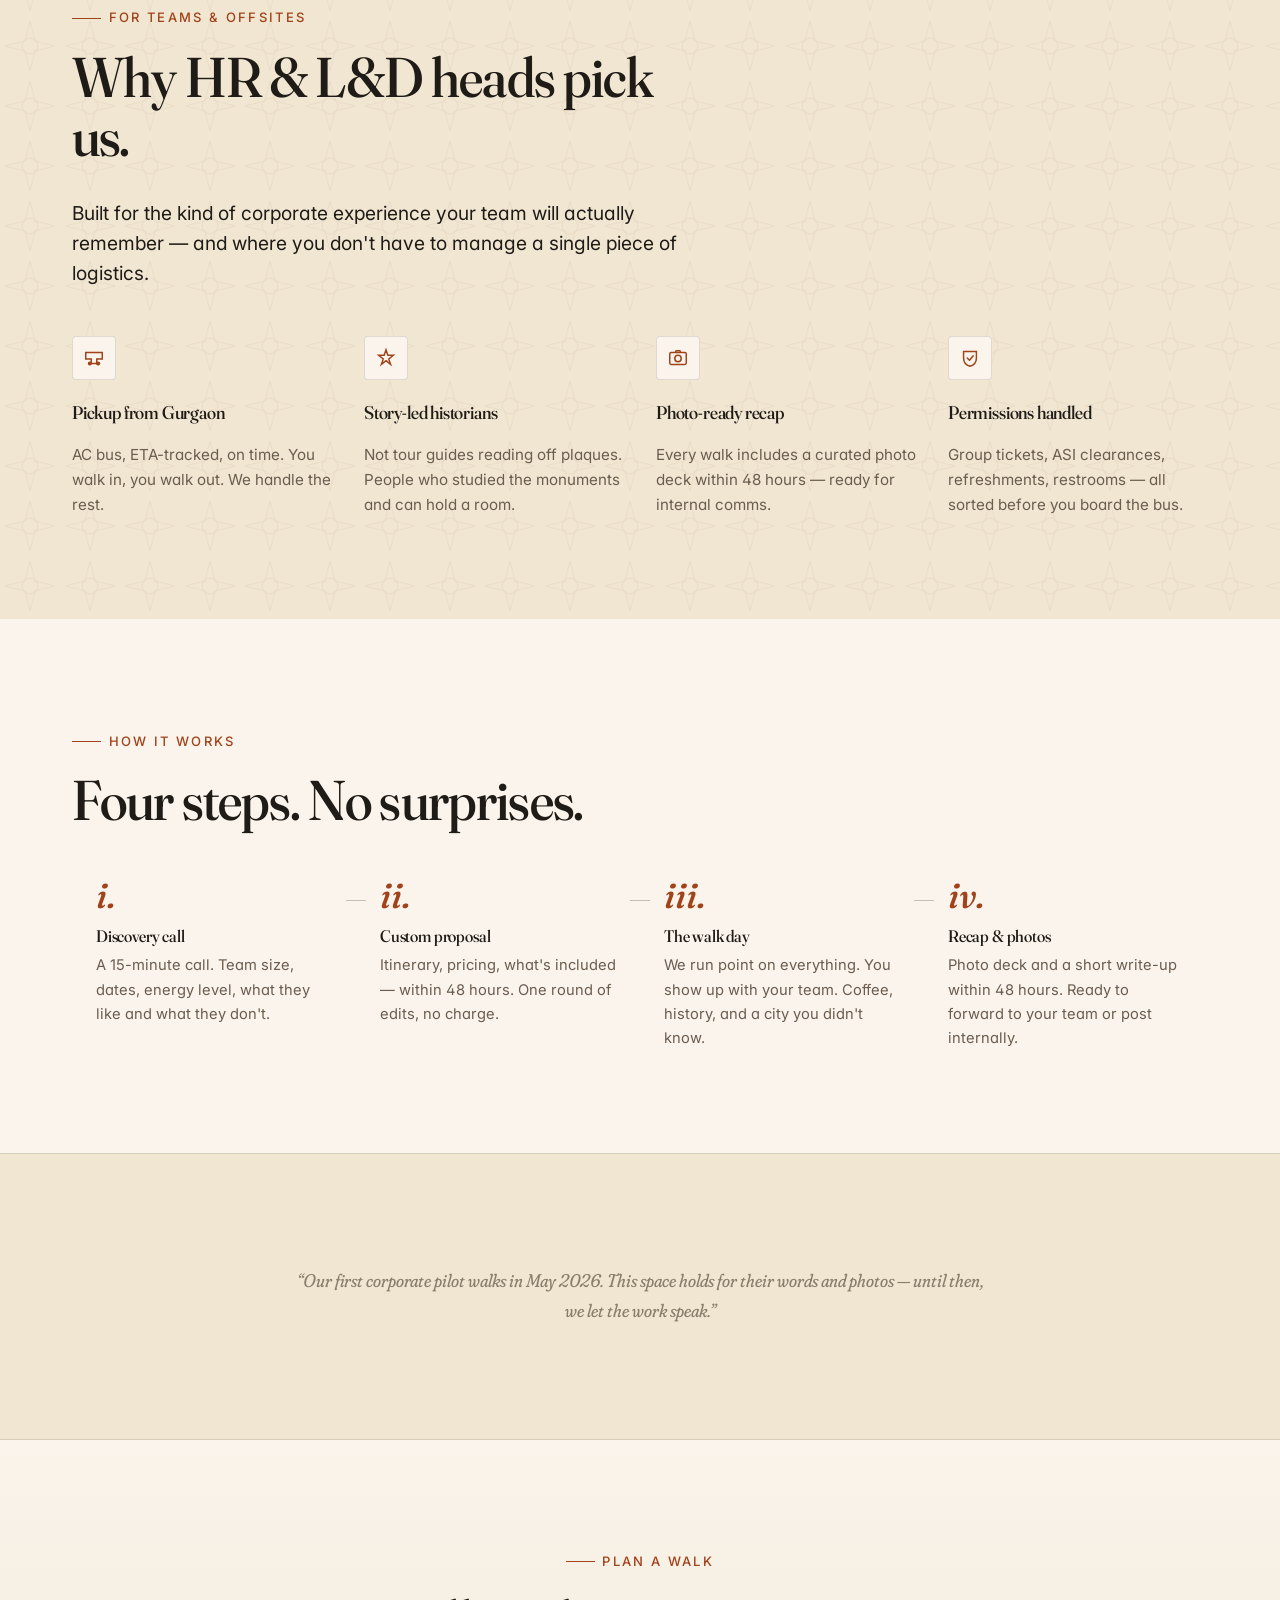
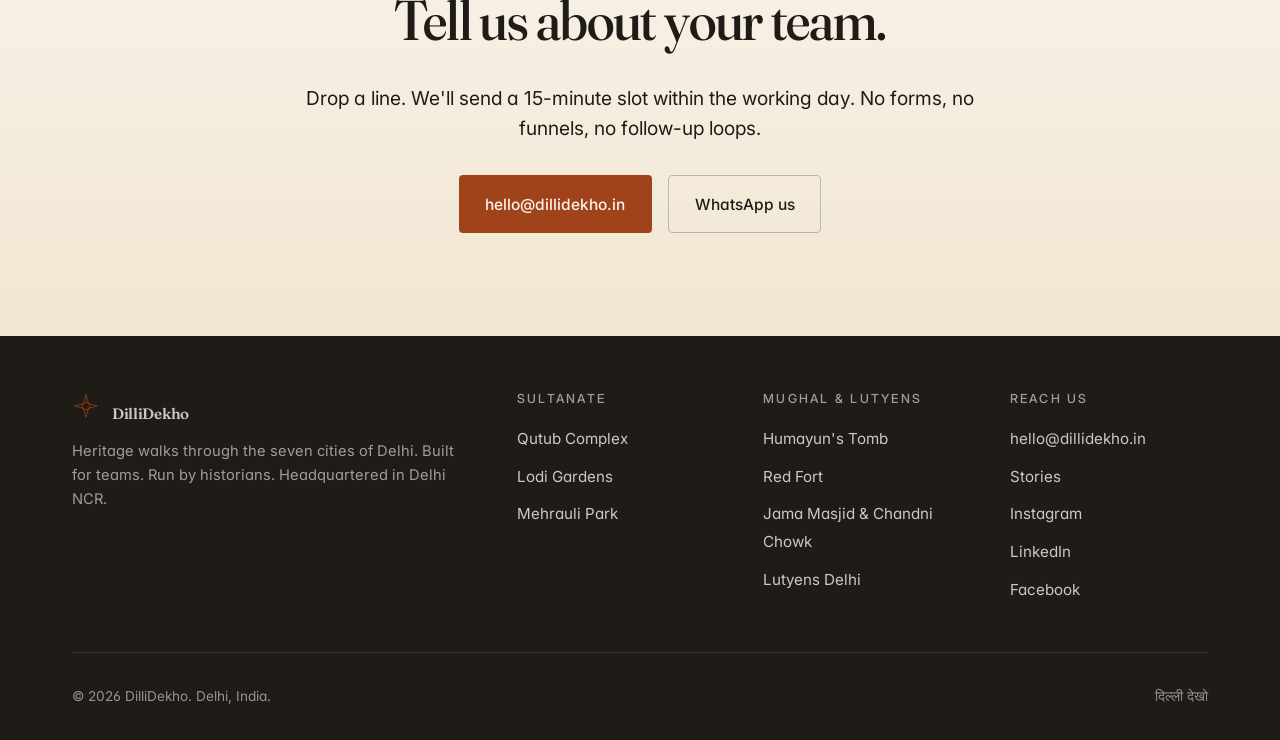
==== commit 95aa4cfc: "Switch canonical domain to dillidekho.in Flip the contact email back to .in across all pages and upd" ====
--- a/dillidekho/index.html
+++ b/dillidekho/index.html
@@ -648,7 +648,7 @@
       Drop a line. We'll send a 15-minute slot within the working day. No forms, no funnels, no follow-up loops.
     </p>
     <div class="contact-options">
-      <a class="btn btn-primary" href="mailto:hello@dillidekho.com?subject=Heritage%20walk%20for%20our%20team">hello@dillidekho.com</a>
+      <a class="btn btn-primary" href="mailto:hello@dillidekho.in?subject=Heritage%20walk%20for%20our%20team">hello@dillidekho.in</a>
       <a class="btn btn-ghost" href="https://wa.me/919011364117" target="_blank" rel="noopener">WhatsApp us</a>
     </div>
   </div>
@@ -693,7 +693,7 @@
       <div>
         <h4>Reach us</h4>
         <ul>
-          <li><a href="mailto:hello@dillidekho.com">hello@dillidekho.com</a></li>
+          <li><a href="mailto:hello@dillidekho.in">hello@dillidekho.in</a></li>
           <li><a href="blog.html">Stories</a></li>
           <li><a href="#">Instagram</a></li>
           <li><a href="#">LinkedIn</a></li>
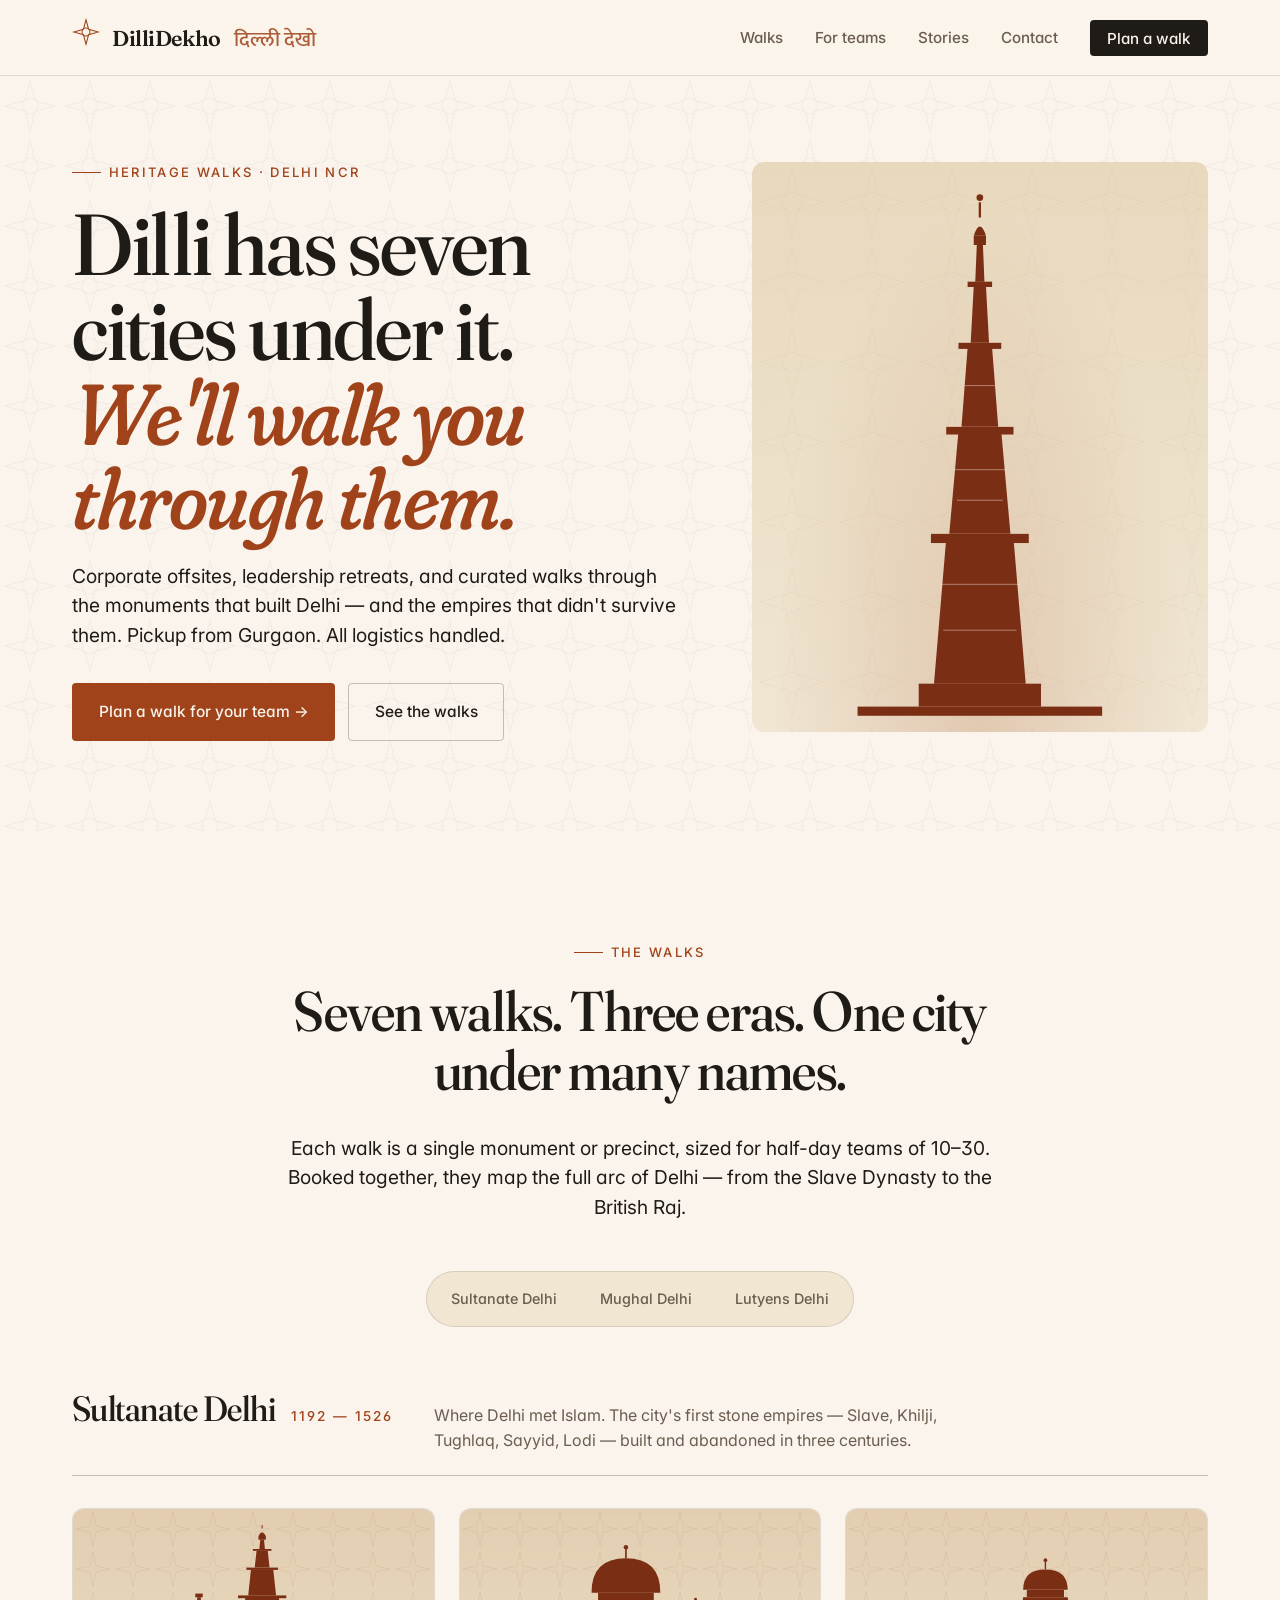
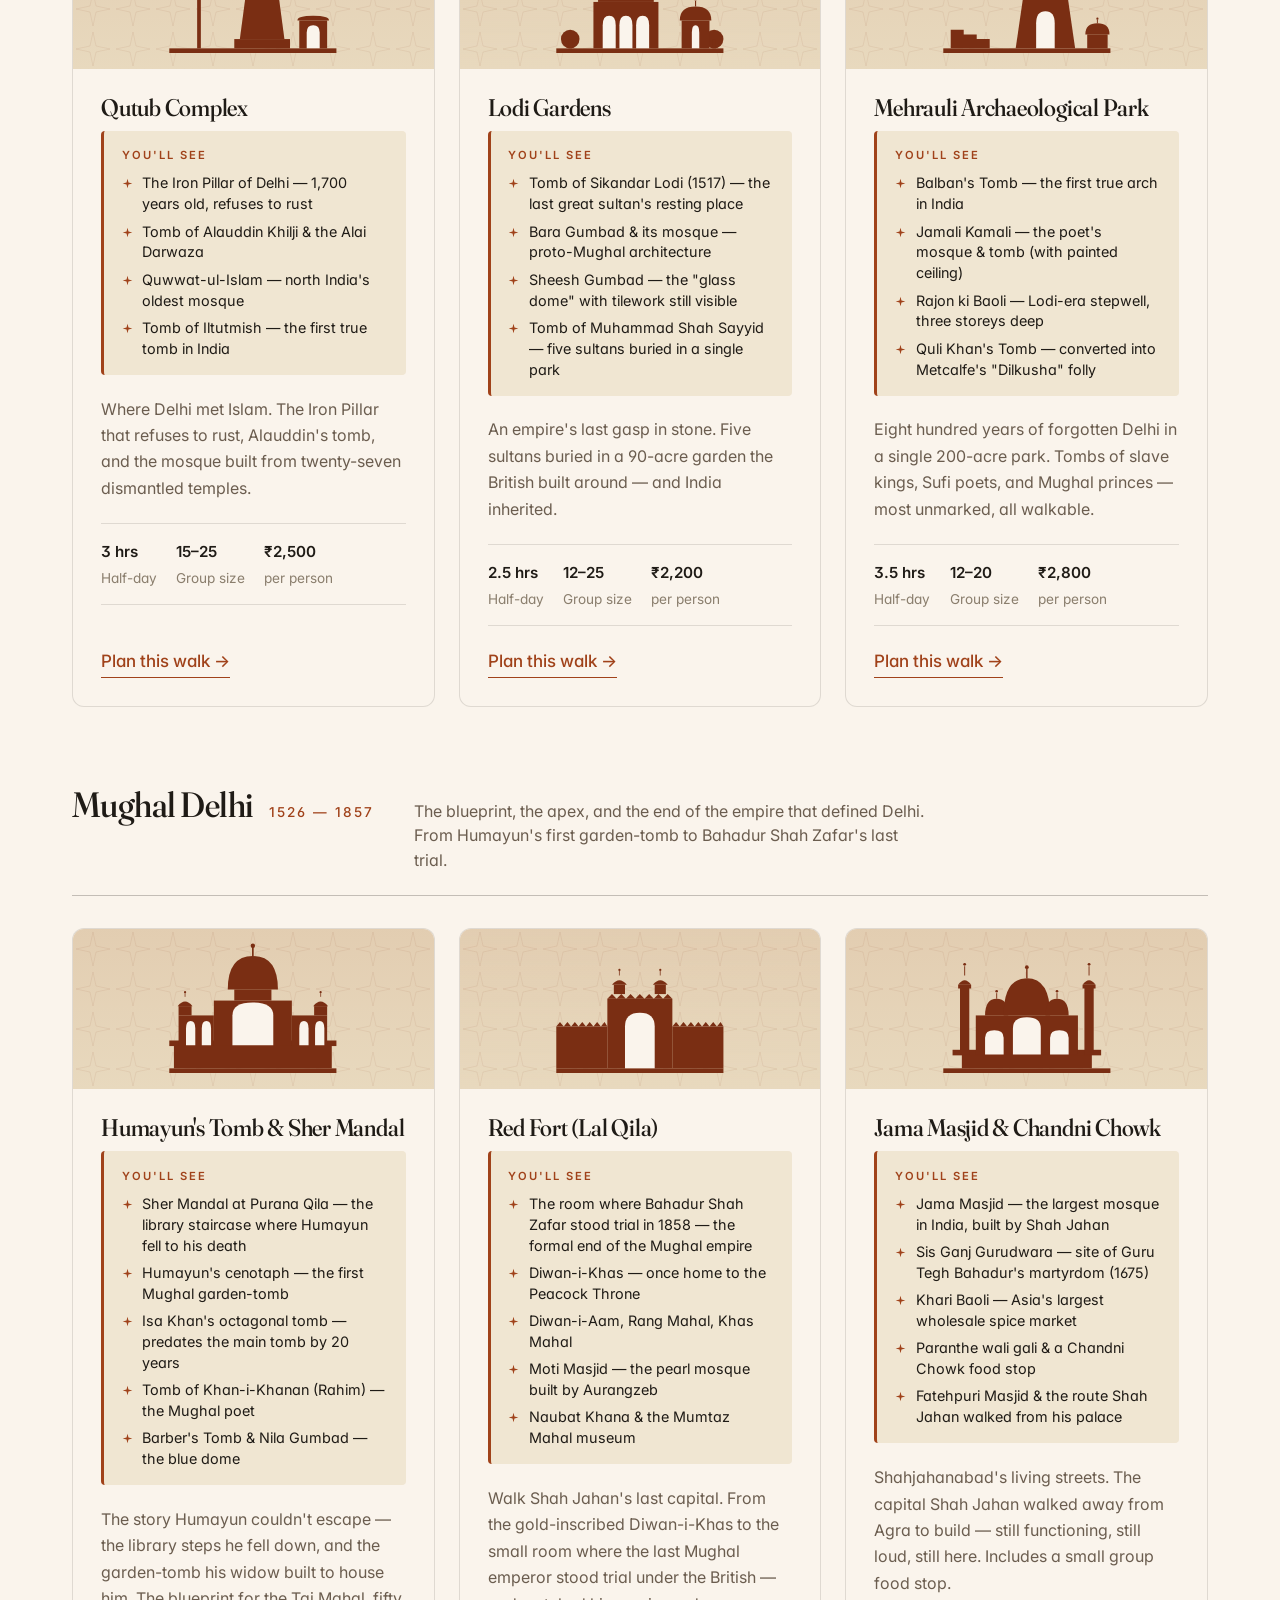
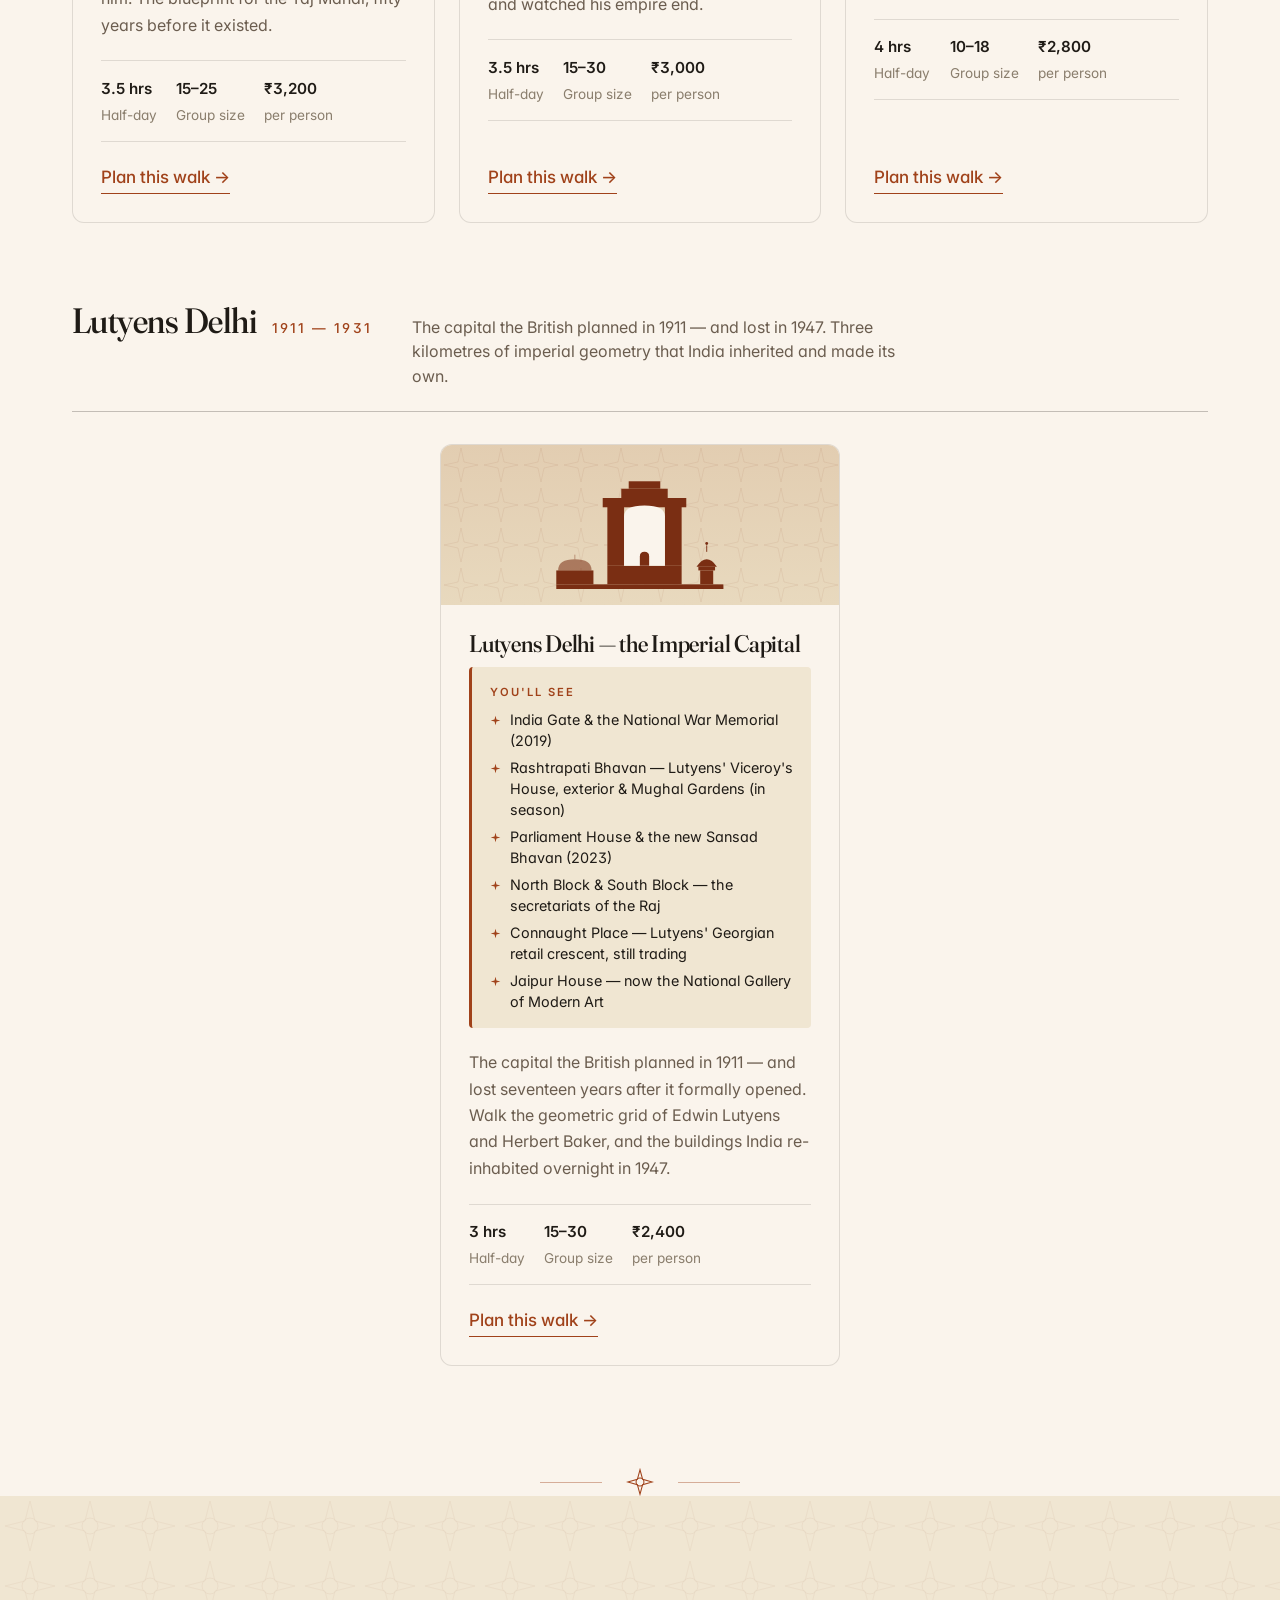
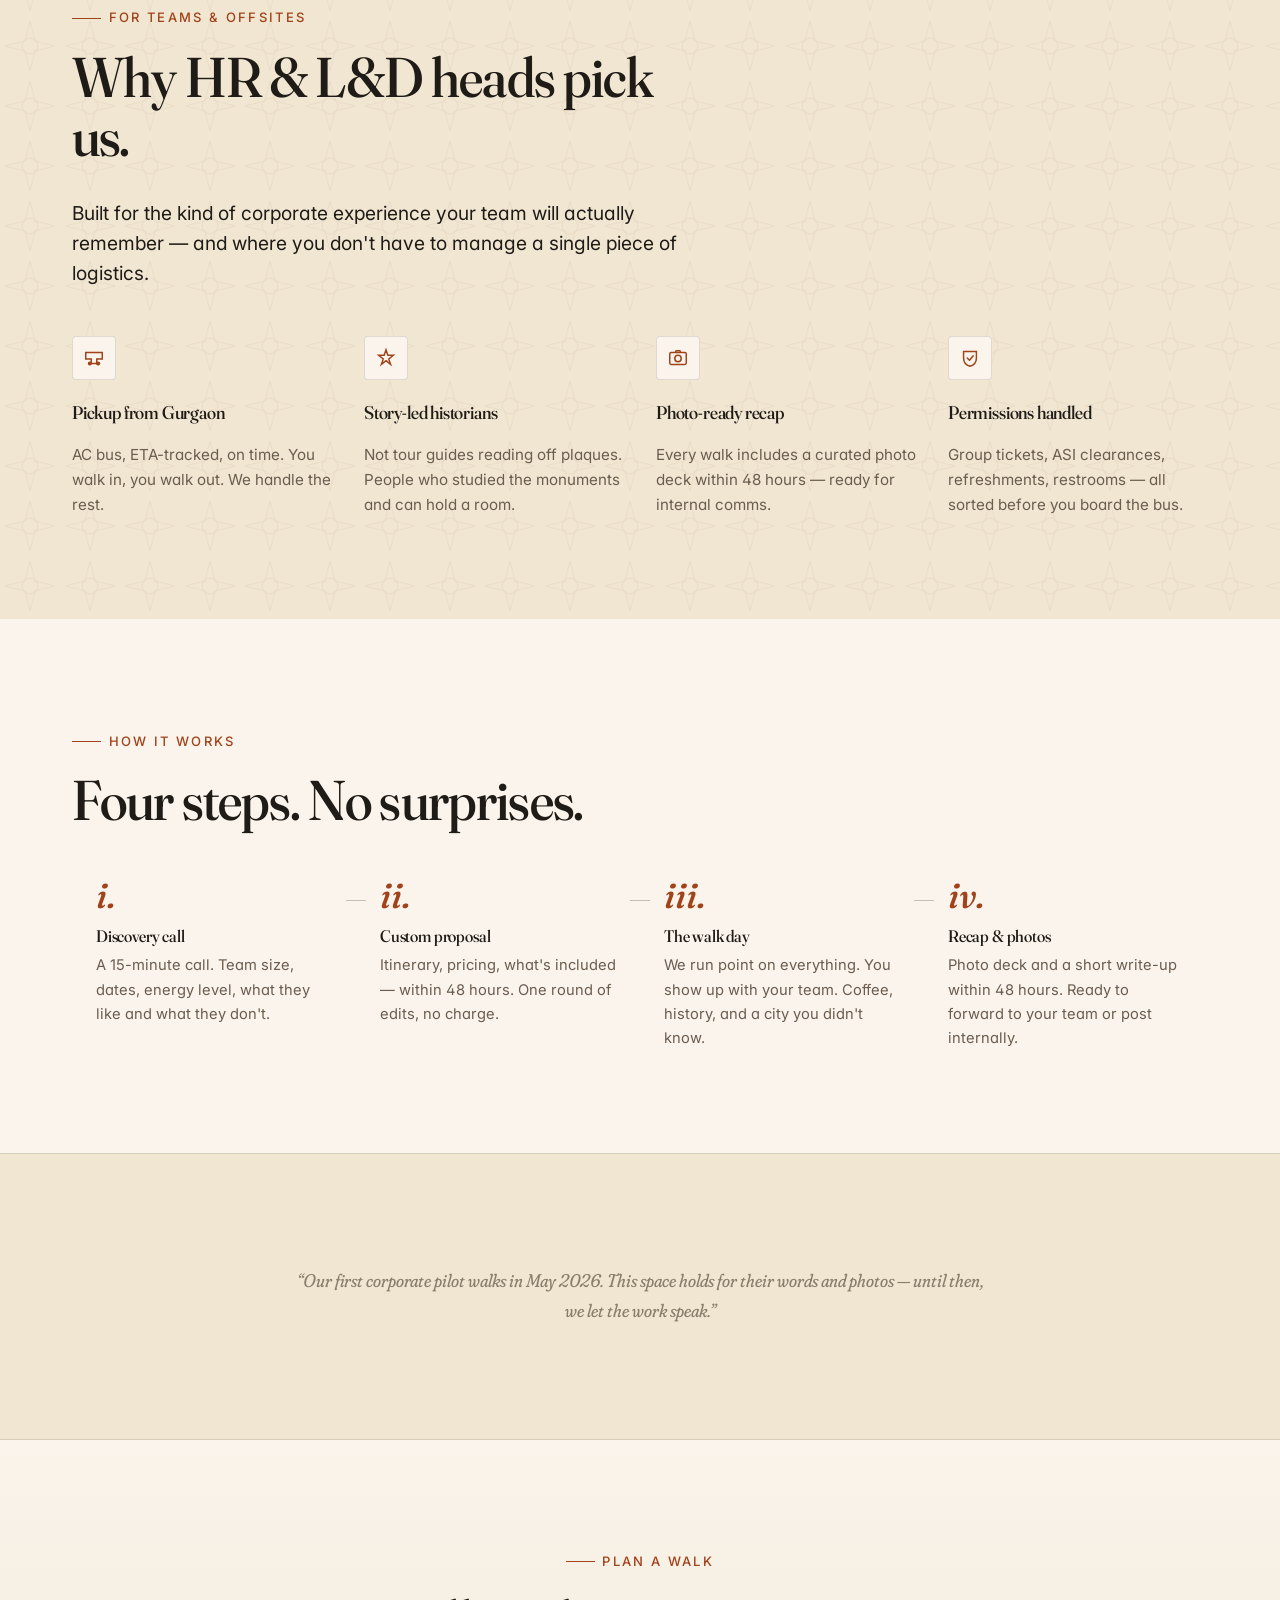
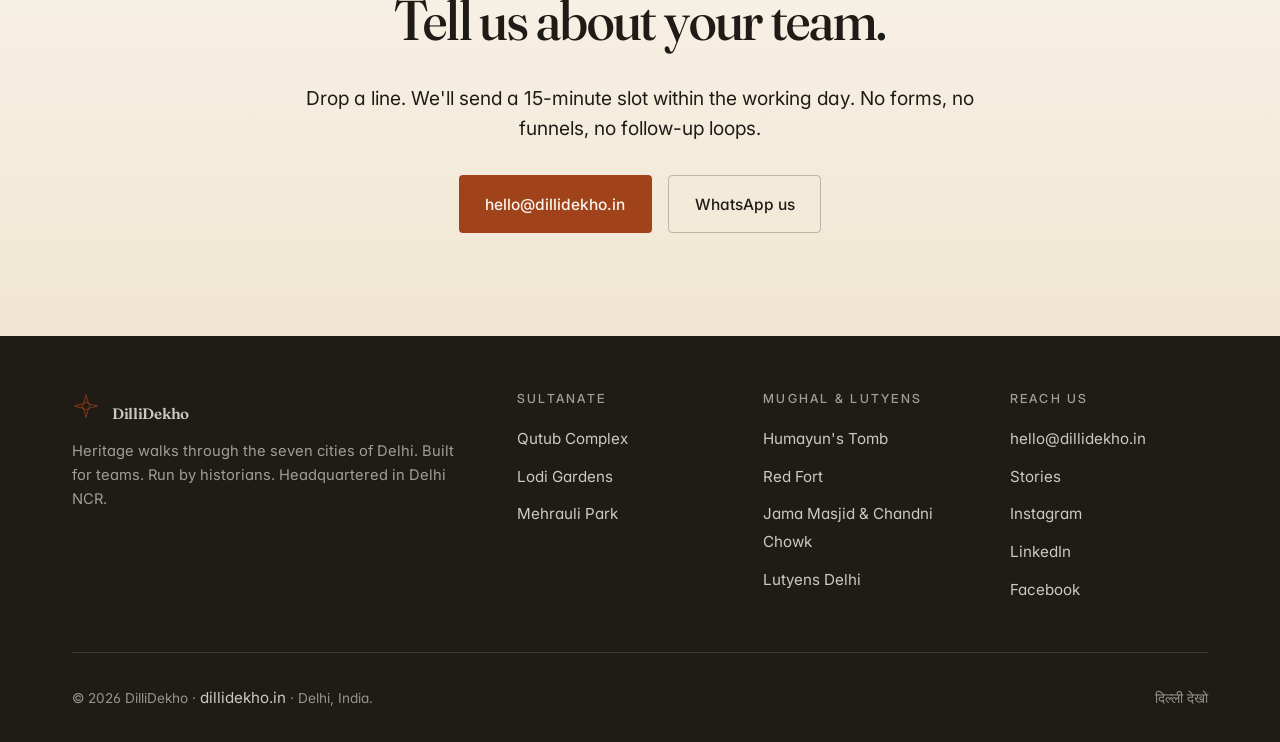
==== commit fd00d370: "Add clickable dillidekho.in link to footer copyright Footer copyright line now reads "© 2026 DilliDe" ====
--- a/dillidekho/index.html
+++ b/dillidekho/index.html
@@ -703,7 +703,7 @@
     </div>
 
     <div class="footer-bottom">
-      <span>© 2026 DilliDekho. Delhi, India.</span>
+      <span>© 2026 DilliDekho · <a href="https://dillidekho.in/">dillidekho.in</a> · Delhi, India.</span>
       <span>दिल्ली देखो</span>
     </div>
   </div>
